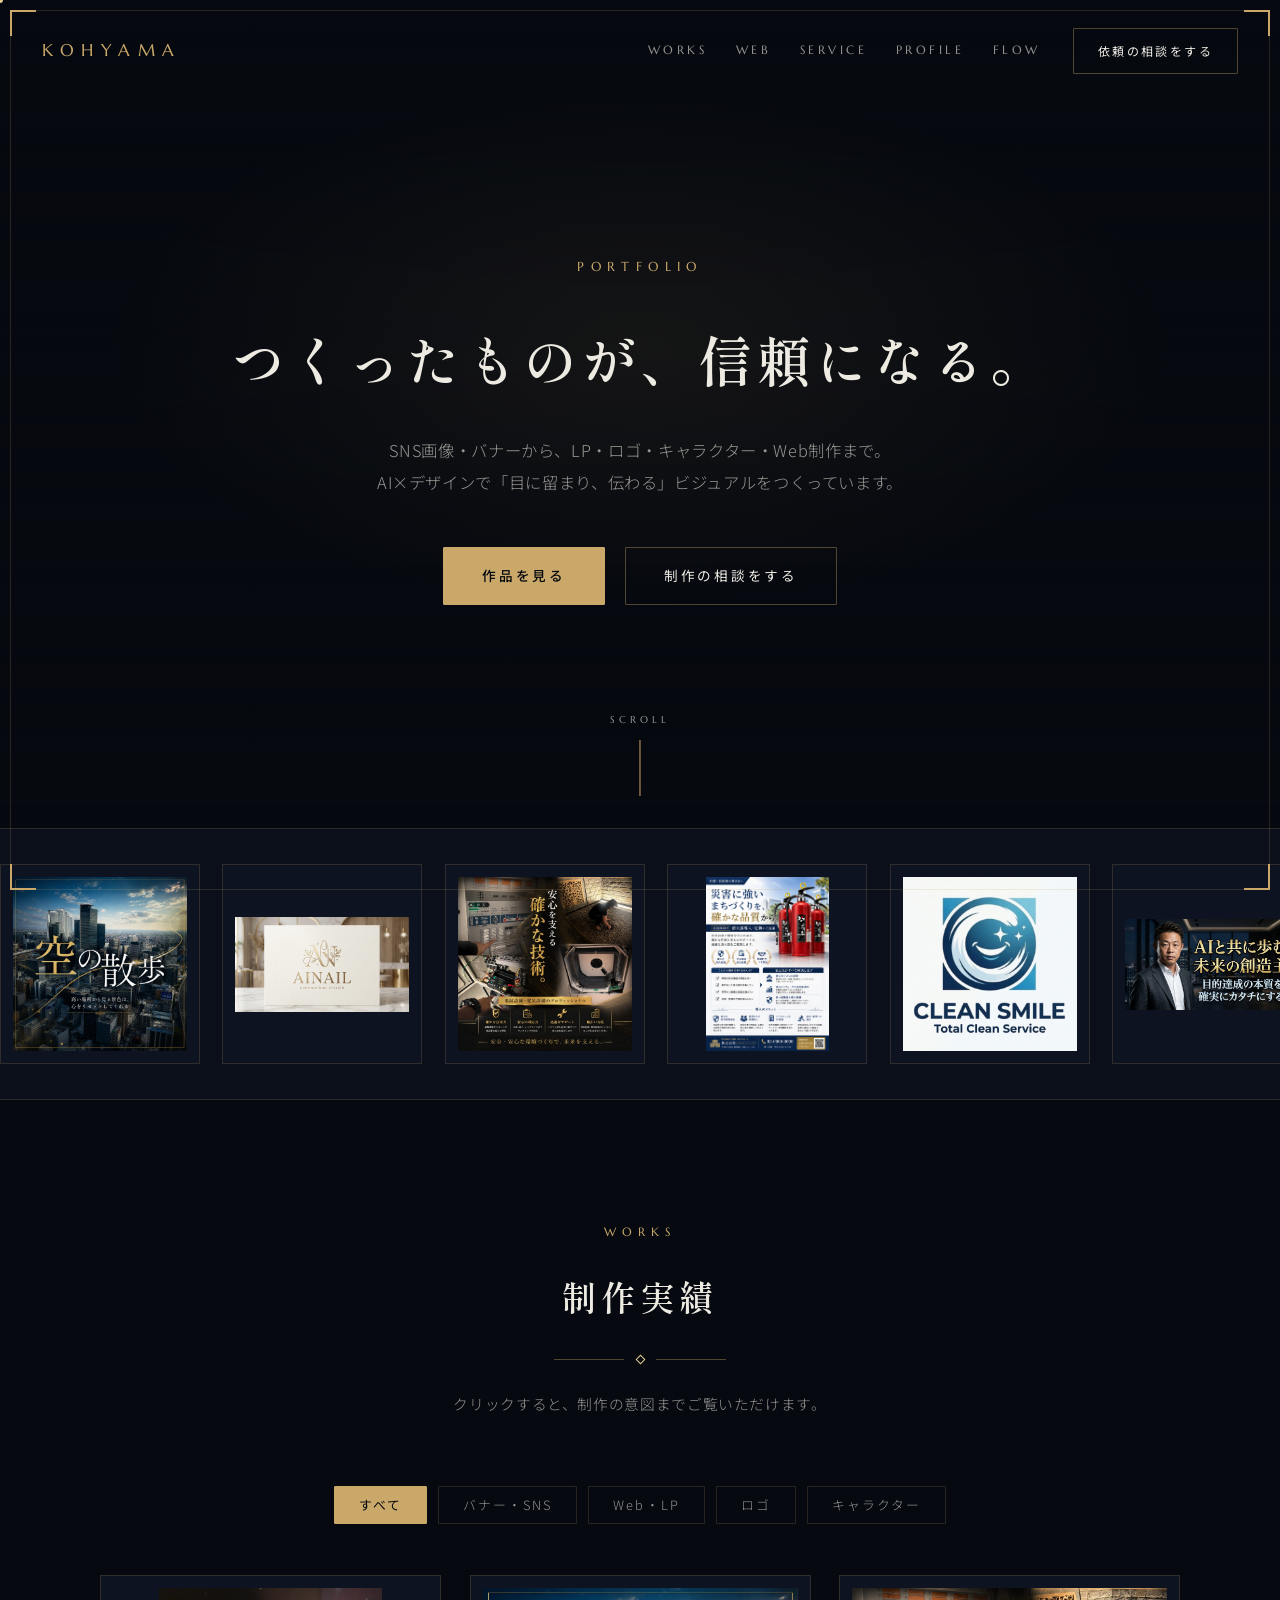
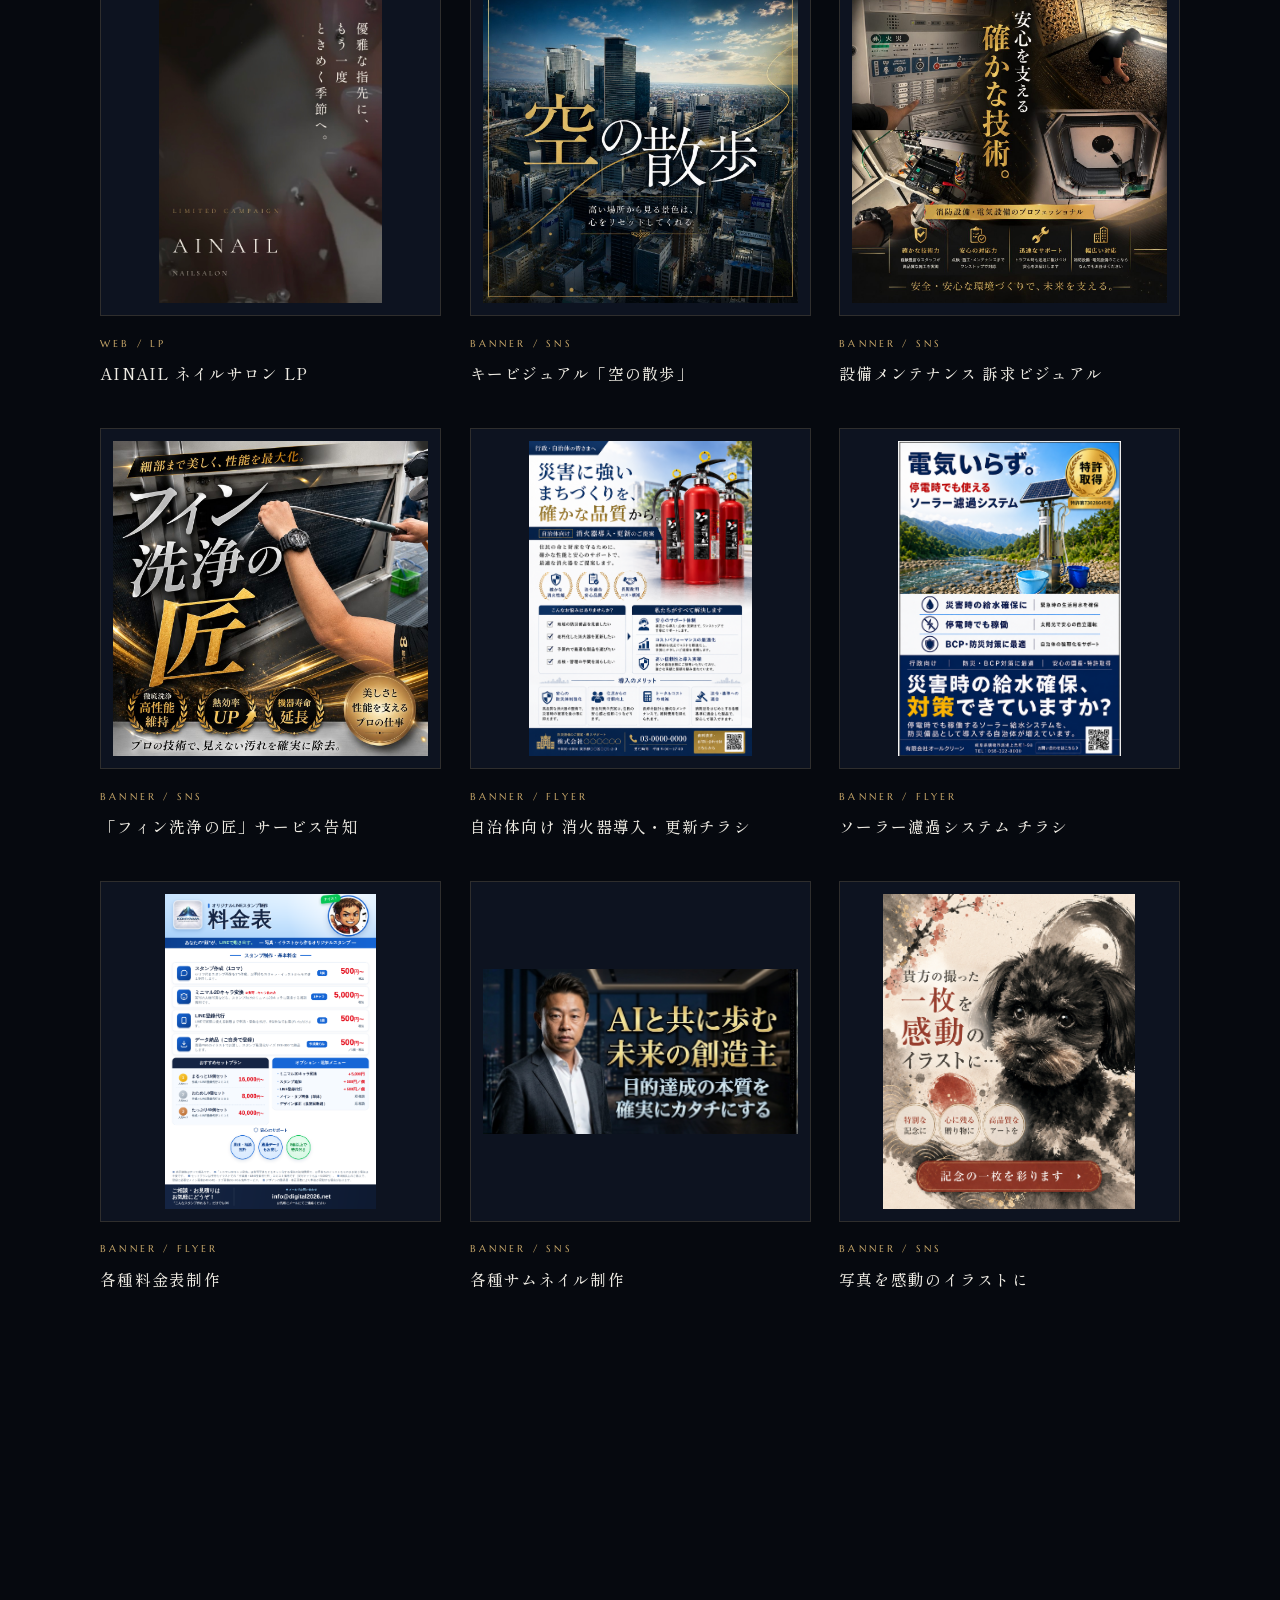
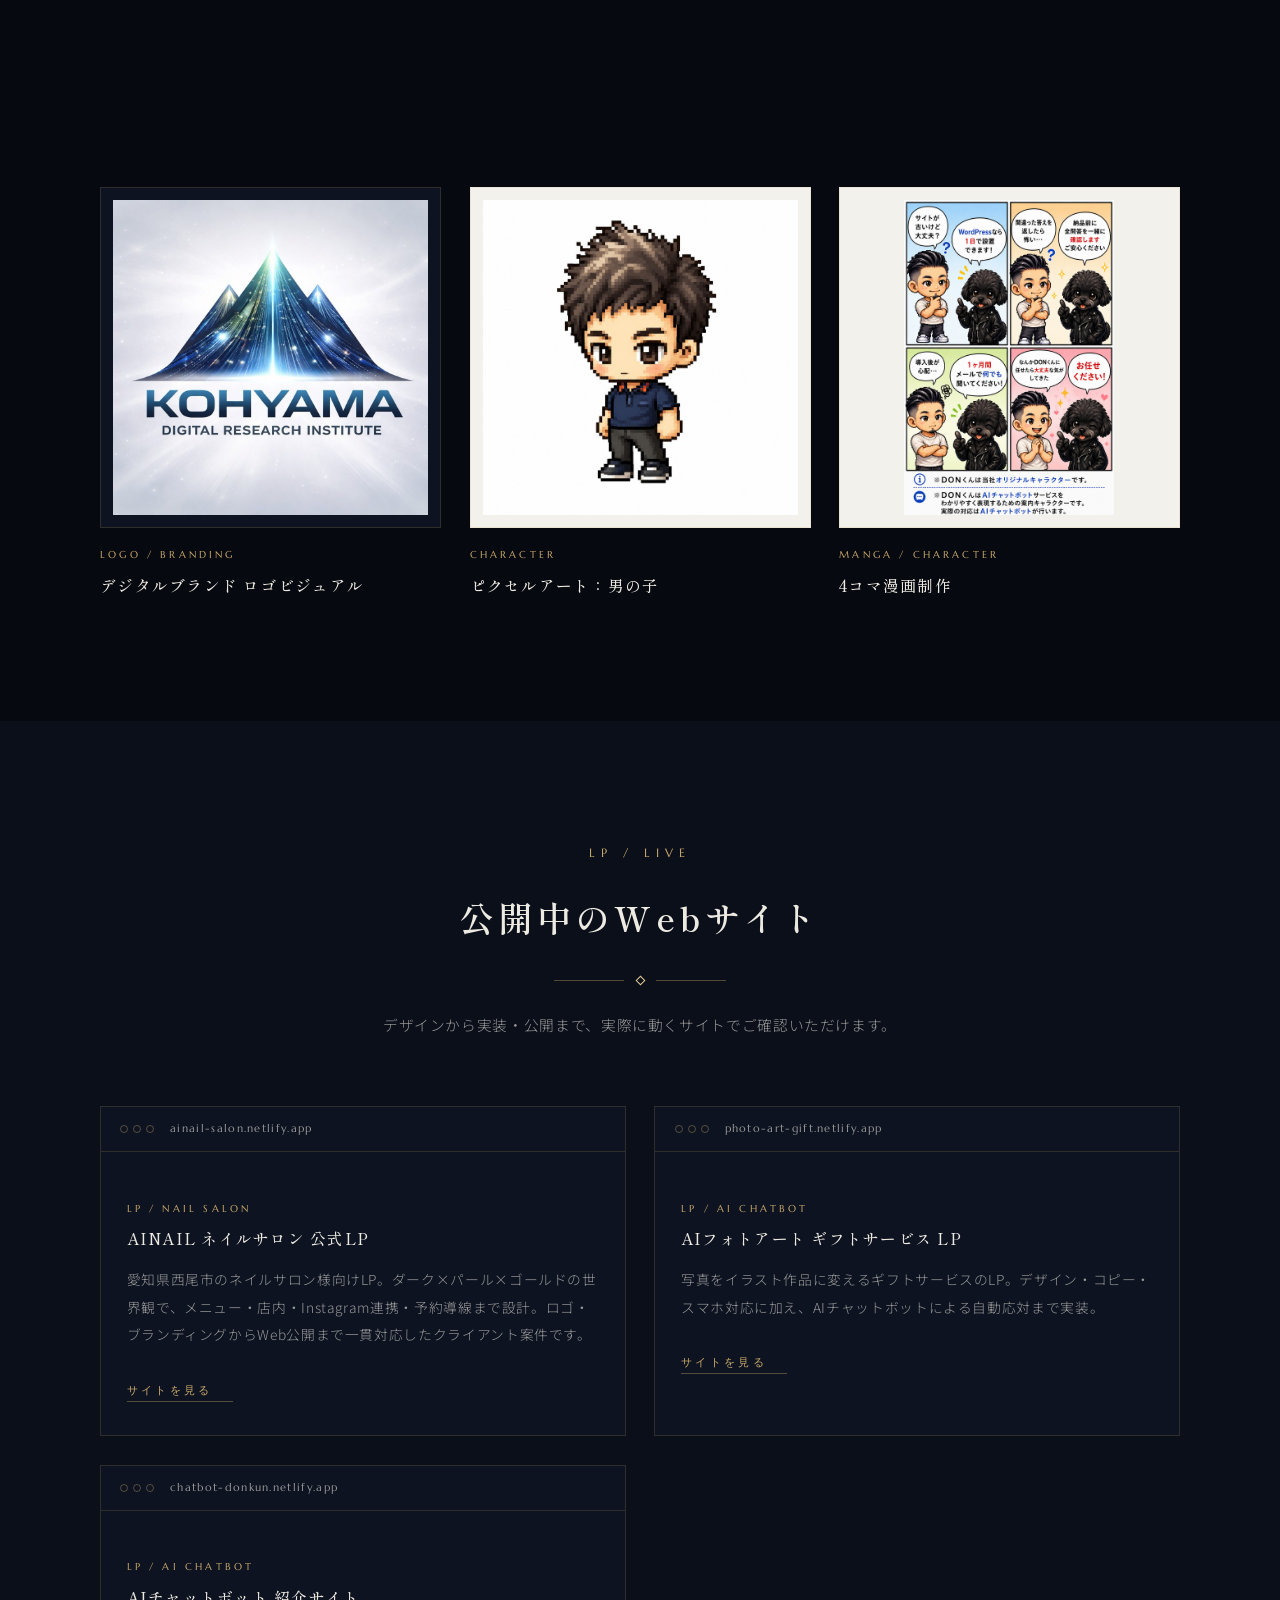
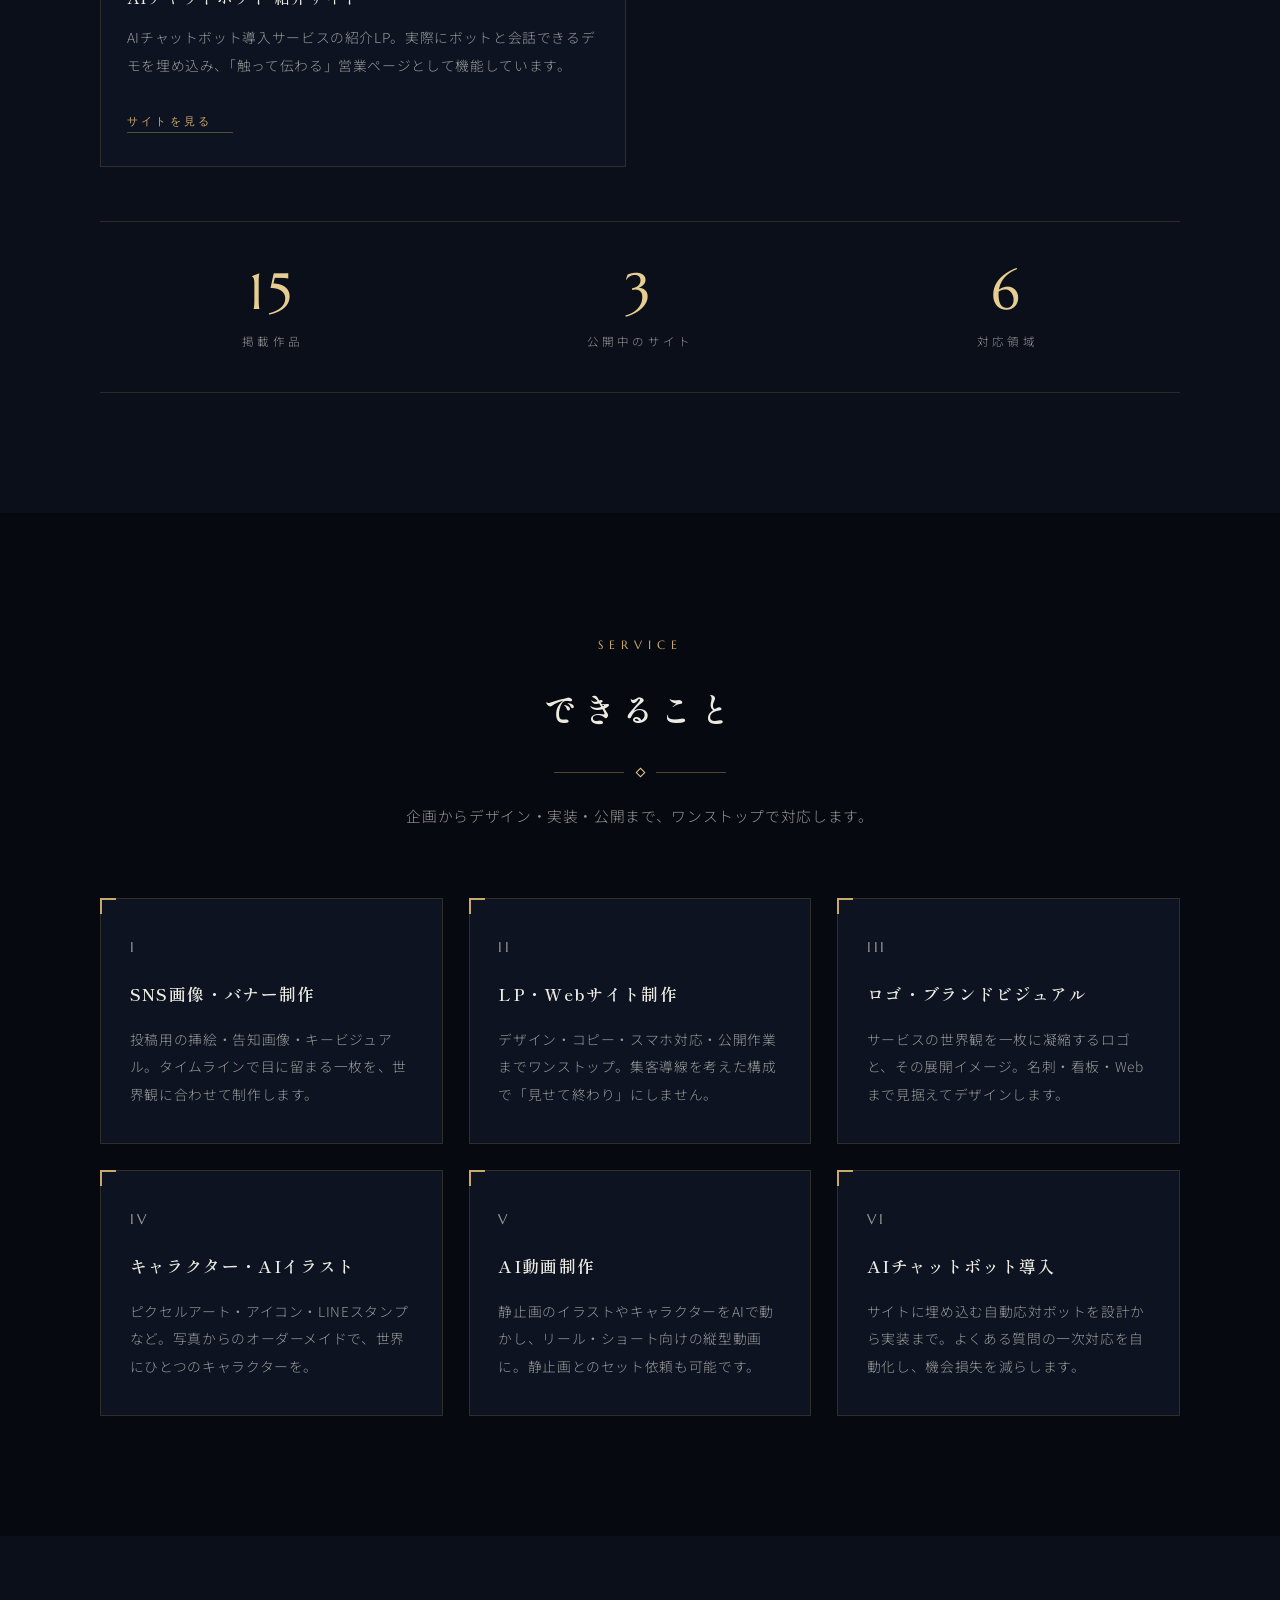
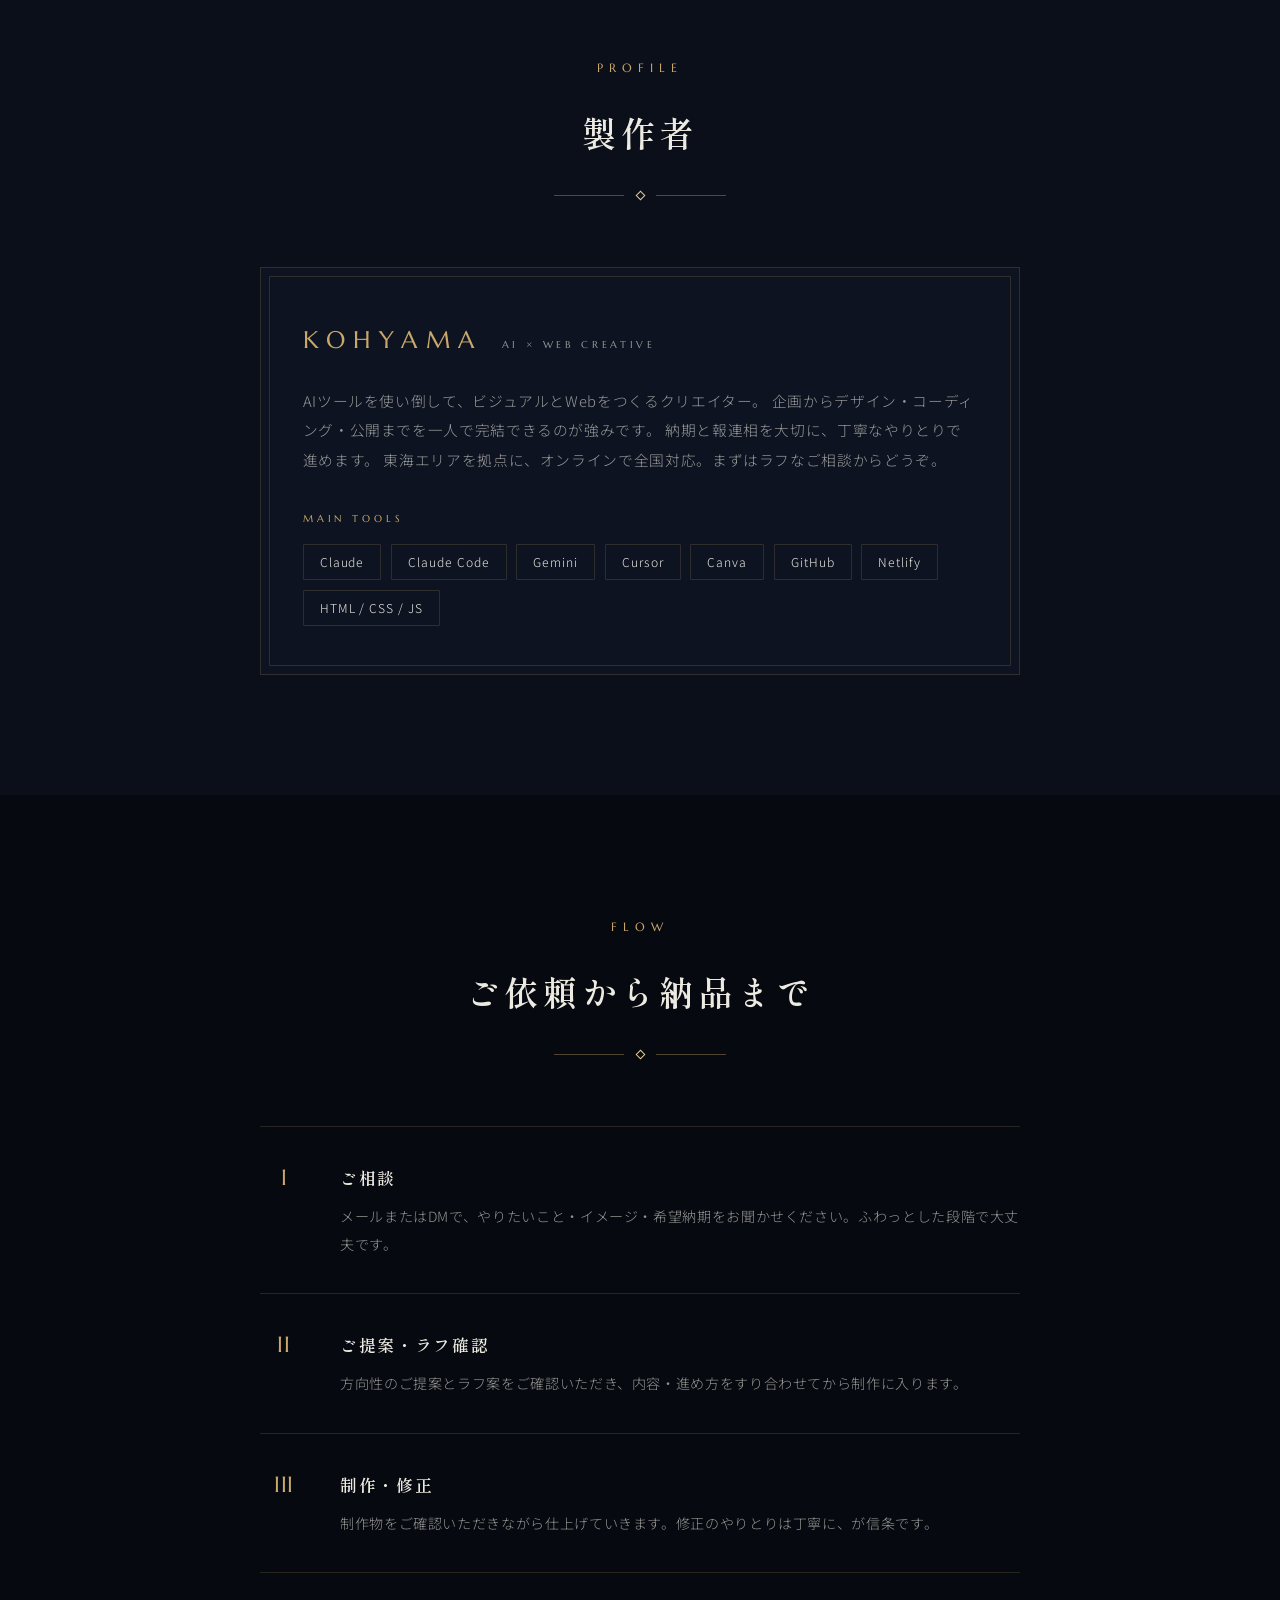
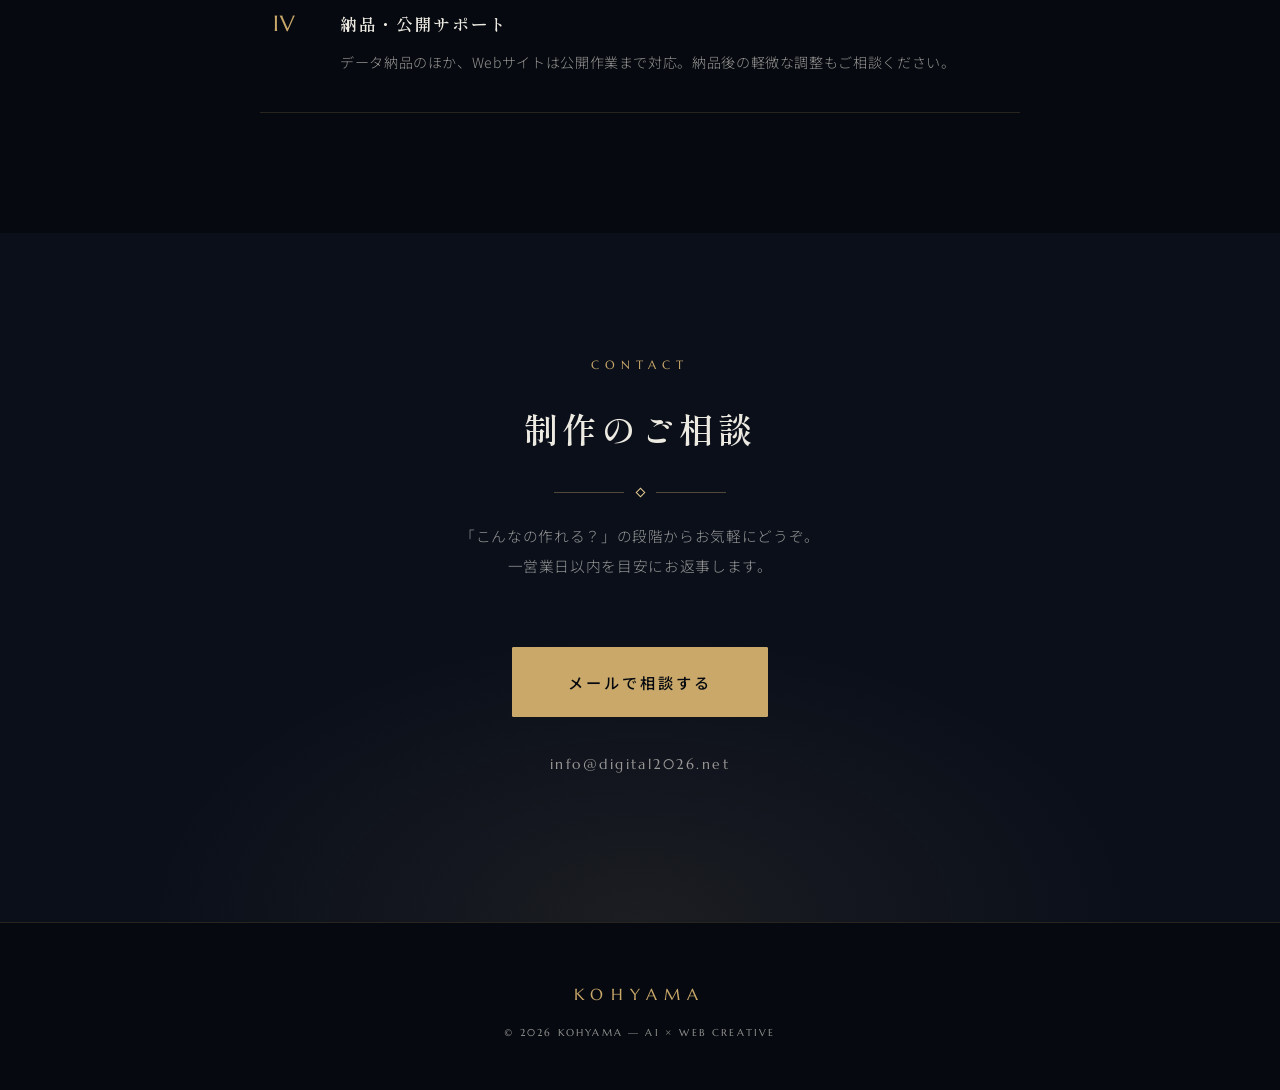
==== portfolio-flagship/index.html @ 85c9fe87 "feat: ポートフォリオLP flagship版を追加（kohyama-portfolio.netlify.app 本番ソース） - flagship-homepage-designスキルで既存LP" ====
<!DOCTYPE html>
<html lang="ja">
<head>
<meta charset="UTF-8">
<meta name="viewport" content="width=device-width, initial-scale=1.0">
<title>KOHYAMA | AI × WEB CREATIVE PORTFOLIO</title>
<meta name="description" content="SNS画像・バナー・LP・ロゴ・キャラクター・Web制作まで。AI×デザインで「目に留まり、伝わる」ビジュアルをつくるKOHYAMAの作品集。">
<meta property="og:title" content="KOHYAMA | AI × WEB CREATIVE PORTFOLIO">
<meta property="og:description" content="つくったものが、信頼になる。SNS画像・LP・ロゴ・キャラクター・Web制作の制作実績。">
<meta property="og:type" content="website">
<meta property="og:image" content="images/ogp.png">
<meta name="twitter:card" content="summary_large_image">
<link rel="preconnect" href="https://fonts.googleapis.com">
<link rel="preconnect" href="https://fonts.gstatic.com" crossorigin>
<link href="https://fonts.googleapis.com/css2?family=Marcellus&family=Noto+Sans+JP:wght@300;400;500&family=Shippori+Mincho:wght@500;600;700&display=swap" rel="stylesheet">
<link rel="stylesheet" href="css/style.css">
</head>
<body>

<!-- 背景保証レイヤー（どの環境でも墨紺を維持） -->
<div class="bgfill" aria-hidden="true"></div>
<!-- 額装フレーム -->
<div class="frame" aria-hidden="true">
  <span class="fc fc-tl"></span><span class="fc fc-tr"></span>
  <span class="fc fc-bl"></span><span class="fc fc-br"></span>
</div>
<!-- スクロール進捗（額装上辺が金に染まる） -->
<div class="progress" id="progressBar" aria-hidden="true"></div>
<!-- カスタムカーソル（PC・pointer:fineのみ） -->
<div class="cursor-dot" id="cursorDot" aria-hidden="true"></div>
<div class="cursor-ring" id="cursorRing" aria-hidden="true"><span>VIEW</span></div>
<!-- カーソル追従プレビュー（PCのみ・クリック非干渉） -->
<div class="hover-preview" id="hoverPreview" aria-hidden="true"><img src="" alt=""></div>

<!-- ヘッダー -->
<header class="site-header" id="siteHeader">
  <a class="brand" href="#top">KOHYAMA</a>
  <nav class="gnav" id="gnav" aria-label="メインナビゲーション">
    <a href="#works">WORKS</a>
    <a href="#sites">WEB</a>
    <a href="#service">SERVICE</a>
    <a href="#profile">PROFILE</a>
    <a href="#flow">FLOW</a>
  </nav>
  <a class="btn btn-header" href="#contact">依頼の相談をする</a>
  <button class="nav-toggle" id="navToggle" aria-label="メニューを開く" aria-expanded="false">
    <span></span><span></span>
  </button>
</header>

<main id="top">

  <!-- ============ HERO ============ -->
  <section class="hero" aria-labelledby="hero-heading">
    <div class="sparkles" aria-hidden="true">
      <i></i><i></i><i></i><i></i><i></i><i></i><i></i><i></i><i></i>
    </div>
    <div class="hero-inner">
      <p class="eyebrow js-fadeup">PORTFOLIO</p>
      <h1 id="hero-heading" class="hero-title js-fadeup">
        <span class="nb">つくったものが、信頼になる。</span>
      </h1>
      <p class="hero-lead js-fadeup">
        <span class="nb">SNS画像・バナーから、LP・ロゴ・</span><span class="nb">キャラクター・Web制作まで。</span><br>
        <span class="nb">AI×デザインで「目に留まり、伝わる」</span><span class="nb">ビジュアルをつくっています。</span>
      </p>
      <div class="hero-cta js-fadeup">
        <a class="btn btn-gold magnet" href="#works">作品を見る</a>
        <a class="btn magnet" href="#contact">制作の相談をする</a>
      </div>
    </div>
    <div class="scroll-cue" aria-hidden="true"><span class="cue-label">SCROLL</span><span class="cue-line"></span></div>
  </section>

  <!-- ============ SHOWCASE REEL（シグネチャー） ============ -->
  <section class="reel" aria-label="作品プレビュー">
    <div class="reel-track" id="reelTrack">
      <!-- JSで複製してループさせる -->
      <figure><img src="images/work-banner-sora.jpg" alt="都市の空撮とタイポグラフィのキービジュアル「空の散歩」" loading="lazy"></figure>
      <figure><img src="images/work-logo-ainail.jpg" alt="ネイルサロンの金箔押し風ロゴデザイン" loading="lazy"></figure>
      <figure><img src="images/work-banner-facility.jpg" alt="設備メンテナンスの黒×金プロモーションバナー" loading="lazy"></figure>
      <figure><img src="images/work-banner-government-extinguisher.png" alt="自治体向け消火器導入・更新のご提案チラシ" loading="lazy"></figure>
      <figure><img src="images/work-logo-cleansmile.png" alt="CLEAN SMILE ロゴデザイン" loading="lazy"></figure>
      <figure><img src="images/work-banner-ai-future.png" alt="各種サムネイル制作" loading="lazy"></figure>
      <figure><img src="images/work-logo-kdi.jpg" alt="光とデータの山脈をモチーフにしたロゴビジュアル" loading="lazy"></figure>
      <figure><img src="images/work-banner-fin.jpg" alt="フィン洗浄の匠 サービス訴求バナー" loading="lazy"></figure>
      <figure><img src="images/work-banner-line-stamp.png" alt="各種料金表制作" loading="lazy"></figure>
      <figure><img src="images/work-banner-photo-art.png" alt="写真を感動のイラストに 和風バナー" loading="lazy"></figure>
      <figure><img src="images/work-banner-solar-filter.png" alt="ソーラー濾過システム チラシ" loading="lazy"></figure>
      <figure><img src="images/work-sns-don.jpg" alt="X向けの情報告知バナー" loading="lazy"></figure>
      <figure><img src="images/work-pixel-boy.jpg" alt="男の子のピクセルアートキャラクター" loading="lazy"></figure>
    </div>
  </section>

  <!-- ============ WORKS ============ -->
  <section id="works" class="section">
    <div class="container">
      <div class="sec-head js-reveal">
        <p class="en-label">WORKS</p>
        <h2 class="ja-title">制作実績</h2>
        <div class="kazari" aria-hidden="true"><span class="k-line"></span><span class="k-dia"></span><span class="k-line"></span></div>
        <p class="sec-lead"><span class="nb">クリックすると、制作の意図まで</span><span class="nb">ご覧いただけます。</span></p>
      </div>

      <div class="filter js-reveal" role="tablist" aria-label="作品カテゴリ">
        <button class="f-btn is-active" data-filter="all">すべて</button>
        <button class="f-btn" data-filter="banner">バナー・SNS</button>
        <button class="f-btn" data-filter="web">Web・LP</button>
        <button class="f-btn" data-filter="logo">ロゴ</button>
        <button class="f-btn" data-filter="character">キャラクター</button>
      </div>

      <div class="works-grid" id="worksGrid">

        <article class="work js-reveal" data-cat="web"
          data-title="AINAIL ネイルサロン LP"
          data-desc="愛知県西尾市のネイルサロン様向け公式LP。ダーク×パール×ゴールドの世界観で、コンセプト・メニュー・店内・Instagram連携・予約導線まで設計。ロゴ制作からWeb公開まで一貫対応したクライアント案件です。"
          data-url="https://ainail-salon.netlify.app/">
          <div class="work-mat"><img src="images/work-web-ainail.jpg" alt="AINAIL ネイルサロン LP" loading="lazy"></div>
          <p class="work-cat">WEB / LP</p>
          <h3 class="work-title">AINAIL ネイルサロン LP</h3>
        </article>

        <article class="work js-reveal" data-cat="banner"
          data-title="キービジュアル「空の散歩」"
          data-desc="都市の空撮写真に明朝タイポと金の曲線を重ねた、SNS向けキービジュアル。雑誌の表紙のような余韻を残す構図で、タイムラインで指が止まる一枚に仕上げました。">
          <div class="work-mat"><img src="images/work-banner-sora.jpg" alt="キービジュアル 空の散歩" loading="lazy"></div>
          <p class="work-cat">BANNER / SNS</p>
          <h3 class="work-title">キービジュアル「空の散歩」</h3>
        </article>

        <article class="work js-reveal" data-cat="banner"
          data-title="設備メンテナンス 訴求ビジュアル"
          data-desc="実際の現場写真を活かした黒×金のプロモーションバナー。「安心を支える確かな技術」を軸に、強み4項目をアイコンで整理。信頼感と高級感を両立させた法人向けデザインです。">
          <div class="work-mat"><img src="images/work-banner-facility.jpg" alt="設備メンテナンス訴求ビジュアル" loading="lazy"></div>
          <p class="work-cat">BANNER / SNS</p>
          <h3 class="work-title">設備メンテナンス 訴求ビジュアル</h3>
        </article>

        <article class="work js-reveal" data-cat="banner"
          data-title="「フィン洗浄の匠」サービス告知"
          data-desc="空調フィン洗浄の技術力を伝える一枚。銀×金の箔文字と現場写真の組み合わせで「職人の仕事」を演出。メダル型バッジで効果を3点に絞って訴求しています。">
          <div class="work-mat"><img src="images/work-banner-fin.jpg" alt="フィン洗浄の匠 サービス告知バナー" loading="lazy"></div>
          <p class="work-cat">BANNER / SNS</p>
          <h3 class="work-title">「フィン洗浄の匠」サービス告知</h3>
        </article>

        <article class="work js-reveal" data-cat="banner"
          data-title="自治体向け 消火器導入・更新チラシ"
          data-desc="行政・自治体向けの消火器導入・更新提案チラシ。紺×金の信頼感ある配色で、お悩み→解決→導入メリットまで情報設計。B2G向けに「読みやすさ」と「権威性」を両立させた法人向けデザインです。">
          <div class="work-mat"><img src="images/work-banner-government-extinguisher.png" alt="自治体向け消火器導入・更新チラシ" loading="lazy"></div>
          <p class="work-cat">BANNER / FLYER</p>
          <h3 class="work-title">自治体向け 消火器導入・更新チラシ</h3>
        </article>

        <article class="work js-reveal" data-cat="banner"
          data-title="ソーラー濾過システム チラシ"
          data-desc="停電時でも使えるソーラー濾過システムの訴求チラシ。製品写真と特許取得バッジで信頼性を強調し、災害時の給水確保・BCP対策という行政・法人向けニーズに訴求。問い合わせ導線まで設計した一枚です。">
          <div class="work-mat"><img src="images/work-banner-solar-filter.png" alt="ソーラー濾過システム チラシ" loading="lazy"></div>
          <p class="work-cat">BANNER / FLYER</p>
          <h3 class="work-title">ソーラー濾過システム チラシ</h3>
        </article>

        <article class="work js-reveal" data-cat="banner"
          data-title="各種料金表制作"
          data-desc="LINEスタンプ・各種サービス向けの料金表・案内チラシ制作。基本料金・セットプラン・オプションを整理し、初めての方でも選びやすい情報設計に。ブランドカラーで統一し、問い合わせにつながる資料として仕上げています。">
          <div class="work-mat"><img src="images/work-banner-line-stamp.png" alt="各種料金表制作" loading="lazy"></div>
          <p class="work-cat">BANNER / FLYER</p>
          <h3 class="work-title">各種料金表制作</h3>
        </article>

        <article class="work js-reveal" data-cat="banner"
          data-title="各種サムネイル制作"
          data-desc="YouTube・SNS・ビジネス向けなど、用途に合わせたサムネイル・キービジュアル制作。人物写真と金箔風タイポを組み合わせ、クリックしたくなる構図とメッセージ性を両立させた一枚です。">
          <div class="work-mat"><img src="images/work-banner-ai-future.png" alt="各種サムネイル制作" loading="lazy"></div>
          <p class="work-cat">BANNER / SNS</p>
          <h3 class="work-title">各種サムネイル制作</h3>
        </article>

        <article class="work js-reveal" data-cat="banner"
          data-title="写真を感動のイラストに 和風バナー"
          data-desc="写真からイラスト作品を制作するサービスの訴求バナー。和風の背景・桜・金箔・墨の要素と、リアルな犬のイラストを組み合わせ、「一枚の写真を特別な記念品に」という世界観を表現しています。">
          <div class="work-mat"><img src="images/work-banner-photo-art.png" alt="写真を感動のイラストに 和風バナー" loading="lazy"></div>
          <p class="work-cat">BANNER / SNS</p>
          <h3 class="work-title">写真を感動のイラストに</h3>
        </article>

        <article class="work js-reveal" data-cat="banner"
          data-title="X向け 告知バナー（情報設計型）"
          data-desc="キャンペーン告知用の情報量特盛タイプ。期間・対象・内容・保存訴求までを1枚に構成し、視線誘導と色のメリハリで「読める密度」に整理。エンゲージメント獲得を狙った設計です。">
          <div class="work-mat"><img src="images/work-sns-don.jpg" alt="X向け告知バナー" loading="lazy"></div>
          <p class="work-cat">BANNER / SNS</p>
          <h3 class="work-title">X向け 告知バナー（情報設計型）</h3>
        </article>

        <article class="work js-reveal" data-cat="logo"
          data-title="ネイルサロン ロゴデザイン"
          data-desc="サロンの世界観に合わせたセリフ体×植物モチーフのロゴ。金の箔押し風モックアップまで制作し、名刺・看板・Webへの展開イメージを共有。ブランドの「顔」づくりの実例です。">
          <div class="work-mat"><img src="images/work-logo-ainail.jpg" alt="ネイルサロンのロゴデザイン" loading="lazy"></div>
          <p class="work-cat">LOGO / BRANDING</p>
          <h3 class="work-title">ネイルサロン ロゴデザイン</h3>
        </article>

        <article class="work js-reveal" data-cat="logo"
          data-title="CLEAN SMILE ロゴデザイン"
          data-desc="清掃・クリーニングサービス「CLEAN SMILE」のロゴ。水の渦と笑顔を組み合わせたシンボルマークで、清潔感と親しみやすさを両立。名刺・ユニフォーム・Webサイトへの展開を見据えたブランドの顔づくりです。">
          <div class="work-mat work-mat--light"><img src="images/work-logo-cleansmile.png" alt="CLEAN SMILE ロゴデザイン" loading="lazy"></div>
          <p class="work-cat">LOGO / BRANDING</p>
          <h3 class="work-title">CLEAN SMILE ロゴ</h3>
        </article>

        <article class="work js-reveal" data-cat="logo"
          data-title="デジタルブランド ロゴビジュアル"
          data-desc="光とデータの流れを山脈に見立てたロゴビジュアル。「積み上げる知見」と「先端技術」を一枚で象徴させ、Webサイト・資料・SNSアイコンまで展開できる汎用性を持たせました。">
          <div class="work-mat"><img src="images/work-logo-kdi.jpg" alt="デジタルブランドのロゴビジュアル" loading="lazy"></div>
          <p class="work-cat">LOGO / BRANDING</p>
          <h3 class="work-title">デジタルブランド ロゴビジュアル</h3>
        </article>

        <article class="work js-reveal" data-cat="character"
          data-title="ピクセルアート：男の子"
          data-desc="ゲーム風の等身デフォルメで制作した人物キャラクター。ご本人の雰囲気を活かしつつ、アイコン・プロフィール画像・動画素材として使える汎用デザインです。">
          <div class="work-mat work-mat--light"><img src="images/work-pixel-boy.jpg" alt="男の子のピクセルアート" loading="lazy"></div>
          <p class="work-cat">CHARACTER</p>
          <h3 class="work-title">ピクセルアート：男の子</h3>
        </article>

        <article class="work js-reveal" data-cat="character"
          data-title="4コマ漫画制作"
          data-desc="AIチャットボット導入サービスの説明用4コマ漫画。オリジナルキャラクター「DONクン」と相談者の掛け合いで、導入の不安（古いサイト・AIの誤回答・導入後サポート）を解消するストーリー設計。サービス理解と信頼醸成を目的に制作しました。">
          <div class="work-mat work-mat--light"><img src="images/work-manga-donkun.png" alt="AIチャットボット導入サービス説明用4コマ漫画" loading="lazy"></div>
          <p class="work-cat">MANGA / CHARACTER</p>
          <h3 class="work-title">4コマ漫画制作</h3>
        </article>

      </div>
    </div>
  </section>

  <!-- ============ LIVE SITES ============ -->
  <section id="sites" class="section section-alt">
    <div class="container">
      <div class="sec-head js-reveal">
        <p class="en-label">LP / LIVE</p>
        <h2 class="ja-title">公開中のWebサイト</h2>
        <div class="kazari" aria-hidden="true"><span class="k-line"></span><span class="k-dia"></span><span class="k-line"></span></div>
        <p class="sec-lead"><span class="nb">デザインから実装・公開まで、</span><span class="nb">実際に動くサイトでご確認いただけます。</span></p>
      </div>

      <div class="sites-grid">
        <a class="site-card js-reveal" href="https://ainail-salon.netlify.app/" target="_blank" rel="noopener" data-preview="images/work-web-ainail.jpg">
          <div class="browser">
            <span class="b-dots"><i></i><i></i><i></i></span>
            <span class="b-url">ainail-salon.netlify.app</span>
          </div>
          <div class="site-body">
            <p class="work-cat">LP / NAIL SALON</p>
            <h3 class="work-title">AINAIL ネイルサロン 公式LP</h3>
            <p class="site-desc">愛知県西尾市のネイルサロン様向けLP。ダーク×パール×ゴールドの世界観で、メニュー・店内・Instagram連携・予約導線まで設計。ロゴ・ブランディングからWeb公開まで一貫対応したクライアント案件です。</p>
            <span class="site-link">サイトを見る</span>
          </div>
        </a>
        <a class="site-card js-reveal" href="https://photo-art-gift.netlify.app" target="_blank" rel="noopener" data-preview="images/work-banner-photo-art.png">
          <div class="browser">
            <span class="b-dots"><i></i><i></i><i></i></span>
            <span class="b-url">photo-art-gift.netlify.app</span>
          </div>
          <div class="site-body">
            <p class="work-cat">LP / AI CHATBOT</p>
            <h3 class="work-title">AIフォトアート ギフトサービス LP</h3>
            <p class="site-desc">写真をイラスト作品に変えるギフトサービスのLP。デザイン・コピー・スマホ対応に加え、AIチャットボットによる自動応対まで実装。</p>
            <span class="site-link">サイトを見る</span>
          </div>
        </a>
        <a class="site-card js-reveal" href="https://chatbot-donkun.netlify.app" target="_blank" rel="noopener" data-preview="images/work-manga-donkun.png">
          <div class="browser">
            <span class="b-dots"><i></i><i></i><i></i></span>
            <span class="b-url">chatbot-donkun.netlify.app</span>
          </div>
          <div class="site-body">
            <p class="work-cat">LP / AI CHATBOT</p>
            <h3 class="work-title">AIチャットボット 紹介サイト</h3>
            <p class="site-desc">AIチャットボット導入サービスの紹介LP。実際にボットと会話できるデモを埋め込み、「触って伝わる」営業ページとして機能しています。</p>
            <span class="site-link">サイトを見る</span>
          </div>
        </a>
      </div>

      <!-- 実績カウント（ページ掲載内容の実数のみ） -->
      <div class="stats js-reveal" aria-label="実績サマリー">
        <div class="stat"><p class="stat-v"><span class="cnt" data-count="15">0</span></p><p class="stat-l">掲載作品</p></div>
        <div class="stat"><p class="stat-v"><span class="cnt" data-count="3">0</span></p><p class="stat-l">公開中のサイト</p></div>
        <div class="stat"><p class="stat-v"><span class="cnt" data-count="6">0</span></p><p class="stat-l">対応領域</p></div>
      </div>
    </div>
  </section>

  <!-- ============ SERVICE ============ -->
  <section id="service" class="section">
    <div class="container">
      <div class="sec-head js-reveal">
        <p class="en-label">SERVICE</p>
        <h2 class="ja-title">できること</h2>
        <div class="kazari" aria-hidden="true"><span class="k-line"></span><span class="k-dia"></span><span class="k-line"></span></div>
        <p class="sec-lead"><span class="nb">企画からデザイン・実装・公開まで、</span><span class="nb">ワンストップで対応します。</span></p>
      </div>

      <div class="service-grid">
        <div class="sv-card js-reveal">
          <p class="sv-num">I</p>
          <h3>SNS画像・バナー制作</h3>
          <p>投稿用の挿絵・告知画像・キービジュアル。タイムラインで目に留まる一枚を、世界観に合わせて制作します。</p>
        </div>
        <div class="sv-card js-reveal">
          <p class="sv-num">II</p>
          <h3>LP・Webサイト制作</h3>
          <p>デザイン・コピー・スマホ対応・公開作業までワンストップ。集客導線を考えた構成で「見せて終わり」にしません。</p>
        </div>
        <div class="sv-card js-reveal">
          <p class="sv-num">III</p>
          <h3>ロゴ・ブランドビジュアル</h3>
          <p>サービスの世界観を一枚に凝縮するロゴと、その展開イメージ。名刺・看板・Webまで見据えてデザインします。</p>
        </div>
        <div class="sv-card js-reveal">
          <p class="sv-num">IV</p>
          <h3>キャラクター・AIイラスト</h3>
          <p>ピクセルアート・アイコン・LINEスタンプなど。写真からのオーダーメイドで、世界にひとつのキャラクターを。</p>
        </div>
        <div class="sv-card js-reveal">
          <p class="sv-num">V</p>
          <h3>AI動画制作</h3>
          <p>静止画のイラストやキャラクターをAIで動かし、リール・ショート向けの縦型動画に。静止画とのセット依頼も可能です。</p>
        </div>
        <div class="sv-card js-reveal">
          <p class="sv-num">VI</p>
          <h3>AIチャットボット導入</h3>
          <p>サイトに埋め込む自動応対ボットを設計から実装まで。よくある質問の一次対応を自動化し、機会損失を減らします。</p>
        </div>
      </div>
    </div>
  </section>

  <!-- ============ PROFILE ============ -->
  <section id="profile" class="section section-alt">
    <div class="container container-narrow">
      <div class="sec-head js-reveal">
        <p class="en-label">PROFILE</p>
        <h2 class="ja-title">製作者</h2>
        <div class="kazari" aria-hidden="true"><span class="k-line"></span><span class="k-dia"></span><span class="k-line"></span></div>
      </div>
      <div class="profile-box js-reveal">
        <p class="profile-name">KOHYAMA<span class="profile-role">AI × WEB CREATIVE</span></p>
        <p class="profile-text">
          AIツールを使い倒して、ビジュアルとWebをつくるクリエイター。
          企画からデザイン・コーディング・公開までを一人で完結できるのが強みです。
          納期と報連相を大切に、丁寧なやりとりで進めます。
          東海エリアを拠点に、オンラインで全国対応。まずはラフなご相談からどうぞ。
        </p>
        <div class="tools js-reveal">
          <p class="tools-label">MAIN TOOLS</p>
          <ul class="tools-list">
            <li>Claude</li><li>Claude Code</li><li>Gemini</li><li>Cursor</li>
            <li>Canva</li><li>GitHub</li><li>Netlify</li><li>HTML / CSS / JS</li>
          </ul>
        </div>
      </div>
    </div>
  </section>

  <!-- ============ FLOW ============ -->
  <section id="flow" class="section">
    <div class="container container-narrow">
      <div class="sec-head js-reveal">
        <p class="en-label">FLOW</p>
        <h2 class="ja-title">ご依頼から納品まで</h2>
        <div class="kazari" aria-hidden="true"><span class="k-line"></span><span class="k-dia"></span><span class="k-line"></span></div>
      </div>
      <ol class="flow-list">
        <li class="flow-item js-reveal">
          <span class="flow-num">I</span>
          <div><h3>ご相談</h3><p>メールまたはDMで、やりたいこと・イメージ・希望納期をお聞かせください。ふわっとした段階で大丈夫です。</p></div>
        </li>
        <li class="flow-item js-reveal">
          <span class="flow-num">II</span>
          <div><h3>ご提案・ラフ確認</h3><p>方向性のご提案とラフ案をご確認いただき、内容・進め方をすり合わせてから制作に入ります。</p></div>
        </li>
        <li class="flow-item js-reveal">
          <span class="flow-num">III</span>
          <div><h3>制作・修正</h3><p>制作物をご確認いただきながら仕上げていきます。修正のやりとりは丁寧に、が信条です。</p></div>
        </li>
        <li class="flow-item js-reveal">
          <span class="flow-num">IV</span>
          <div><h3>納品・公開サポート</h3><p>データ納品のほか、Webサイトは公開作業まで対応。納品後の軽微な調整もご相談ください。</p></div>
        </li>
      </ol>
    </div>
  </section>

  <!-- ============ CONTACT ============ -->
  <section id="contact" class="section section-contact">
    <div class="container container-narrow">
      <div class="sec-head js-reveal">
        <p class="en-label">CONTACT</p>
        <h2 class="ja-title">制作のご相談</h2>
        <div class="kazari" aria-hidden="true"><span class="k-line"></span><span class="k-dia"></span><span class="k-line"></span></div>
        <p class="sec-lead">
          <span class="nb">「こんなの作れる？」の段階から</span><span class="nb">お気軽にどうぞ。</span><br>
          <span class="nb">一営業日以内を目安に</span><span class="nb">お返事します。</span>
        </p>
      </div>
      <div class="contact-actions js-reveal">
        <a class="btn btn-gold btn-large magnet" href="mailto:info@digital2026.net?subject=%E5%88%B6%E4%BD%9C%E3%81%AE%E3%81%94%E7%9B%B8%E8%AB%87&body=%E3%81%94%E7%9B%B8%E8%AB%87%E5%86%85%E5%AE%B9%EF%BC%9A%0A%0A%E3%81%94%E5%B8%8C%E6%9C%9B%E7%B4%8D%E6%9C%9F%EF%BC%9A%0A%0A%E5%8F%82%E8%80%83%E3%82%A4%E3%83%A1%E3%83%BC%E3%82%B8%EF%BC%88%E3%81%82%E3%82%8C%E3%81%B0%EF%BC%89%EF%BC%9A">メールで相談する</a>
        <p class="contact-mail">info@digital2026.net</p>
      </div>
    </div>
  </section>

</main>

<footer class="site-footer">
  <p class="footer-brand">KOHYAMA</p>
  <p class="footer-copy">&copy; 2026 KOHYAMA — AI &times; WEB CREATIVE</p>
</footer>

<!-- ============ LIGHTBOX ============ -->
<div class="lightbox" id="lightbox" aria-hidden="true" role="dialog" aria-modal="true" aria-label="作品の詳細">
  <div class="lb-backdrop" data-lb-close></div>
  <div class="lb-panel">
    <button class="lb-close" data-lb-close aria-label="閉じる">&times;</button>
    <div class="lb-media" id="lbMedia"></div>
    <div class="lb-info">
      <p class="work-cat" id="lbCat"></p>
      <h3 class="lb-title" id="lbTitle"></h3>
      <p class="lb-desc" id="lbDesc"></p>
      <a class="lb-link" id="lbLink" target="_blank" rel="noopener" hidden>公開サイトを見る</a>
    </div>
  </div>
</div>

<script src="js/main.js"></script>
</body>
</html>
---- portfolio-flagship/css/style.css ----
/* =========================================================
   KOHYAMA PORTFOLIO — 墨紺 × シャンパンゴールド
   ========================================================= */
:root{
  --ink:#06090f;
  --ink2:#0a0f1a;
  --panel:#0d1320;
  --gold:#c9a86a;
  --gold-hi:#e6cd92;
  --line:rgba(201,168,106,.38);
  --line-soft:rgba(201,168,106,.18);
  --text:#edeae2;
  --muted:rgba(237,234,226,.62);
  --serif:"Shippori Mincho",serif;
  --en:"Marcellus",serif;
  --sans:"Noto Sans JP",sans-serif;
}

*{margin:0;padding:0;box-sizing:border-box}
html{scroll-behavior:smooth}
body{
  font-family:var(--sans);
  font-weight:300;
  color:var(--text);
  background:var(--ink);
  line-height:2;
  letter-spacing:.04em;
  -webkit-font-smoothing:antialiased;
}
img{max-width:100%;display:block}
a{color:inherit;text-decoration:none}
.nb{display:inline-block}

/* 背景保証レイヤー */
.bgfill{position:fixed;inset:0;background:var(--ink);z-index:-10}

/* ===== 額装フレーム ===== */
.frame{position:fixed;inset:10px;border:1px solid var(--line-soft);pointer-events:none;z-index:60}
.fc{position:absolute;width:26px;height:26px}
.fc::before,.fc::after{content:"";position:absolute;background:var(--gold)}
.fc::before{width:100%;height:2px}
.fc::after{width:2px;height:100%}
.fc-tl{top:-1px;left:-1px}
.fc-tr{top:-1px;right:-1px}.fc-tr::before{right:0}.fc-tr::after{right:0}
.fc-bl{bottom:-1px;left:-1px}.fc-bl::before{bottom:0}.fc-bl::after{bottom:0}
.fc-br{bottom:-1px;right:-1px}.fc-br::before{bottom:0;right:0}.fc-br::after{bottom:0;right:0}

/* ===== ヘッダー ===== */
.site-header{
  position:fixed;top:10px;left:10px;right:10px;z-index:50;
  display:flex;align-items:center;gap:2rem;
  padding:1.1rem 2rem;
  transition:background .5s ease,padding .5s ease,border-color .5s ease;
  border-bottom:1px solid transparent;
}
.site-header.is-scrolled{
  background:rgba(6,9,15,.9);
  backdrop-filter:blur(8px);
  border-bottom-color:var(--line-soft);
  padding:.75rem 2rem;
}
.brand{font-family:var(--en);font-size:1.05rem;letter-spacing:.45em;color:var(--gold)}
.gnav{display:flex;gap:1.8rem;margin-left:auto}
.gnav a{
  font-family:var(--en);font-size:.72rem;letter-spacing:.3em;color:var(--muted);
  position:relative;padding:.2rem 0;transition:color .4s;
}
.gnav a::after{
  content:"";position:absolute;left:0;bottom:0;width:0;height:1px;
  background:var(--gold);transition:width .5s cubic-bezier(.22,.6,.2,1);
}
.gnav a:hover{color:var(--gold-hi)}
.gnav a:hover::after{width:100%}
.nav-toggle{display:none}

/* ===== ボタン ===== */
.btn{
  display:inline-block;position:relative;overflow:hidden;
  font-family:var(--sans);font-weight:400;font-size:.85rem;
  letter-spacing:.2em;color:var(--text);
  border:1px solid var(--line);border-radius:1px;
  padding:.9rem 2.4rem;text-align:center;
  transition:color .6s,background-color .6s,border-color .6s;
}
.btn::before{
  content:"";position:absolute;top:0;left:-140%;width:60%;height:100%;
  background:linear-gradient(105deg,transparent,rgba(230,205,146,.25),transparent);
  transform:skewX(-18deg);transition:left .9s ease;
}
.btn:hover::before{left:175%}
.btn:hover{border-color:var(--gold);color:var(--gold-hi)}
.btn-gold{background:var(--gold);border-color:var(--gold);color:var(--ink);font-weight:500}
.btn-gold:hover{background:var(--gold-hi);color:var(--ink)}
.btn-header{padding:.65rem 1.5rem;font-size:.75rem;white-space:nowrap}
.btn-large{padding:1.15rem 3.4rem;font-size:.95rem}

/* ===== HERO ===== */
.hero{
  position:relative;min-height:92vh;overflow:hidden;
  display:flex;align-items:center;justify-content:center;
  text-align:center;padding:8rem 1.5rem 6rem;
}
.hero::after{
  content:"";position:absolute;inset:0;
  background:
    radial-gradient(ellipse 60% 45% at 50% 42%,rgba(201,168,106,.08),transparent 70%),
    linear-gradient(180deg,rgba(6,9,15,.4),rgba(6,9,15,0) 40%,rgba(6,9,15,.7));
  pointer-events:none;
}
.hero-inner{
  position:relative;z-index:2;
  max-width:min(96vw,1040px);
}
.eyebrow{
  font-family:var(--en);font-size:.8rem;color:var(--gold);
  letter-spacing:.5em;margin-bottom:2.2rem;
}
.hero-title{
  font-family:var(--serif);font-weight:600;
  white-space:nowrap;
  font-size:clamp(.95rem,4.2vw,3.9rem);
  letter-spacing:clamp(.02em,.08em,.12em);
  line-height:1.6;
  margin-bottom:2rem;
}
.hero-title .nb{display:inline}
.hero-lead{color:var(--muted);font-size:clamp(.9rem,1.6vw,1.02rem);margin-bottom:3rem}
.hero-cta{display:flex;gap:1.2rem;justify-content:center;flex-wrap:wrap}

/* 金の粒子 */
.sparkles i{
  position:absolute;width:3px;height:3px;border-radius:50%;
  background:var(--gold-hi);
  box-shadow:0 0 8px 2px rgba(230,205,146,.55);
  opacity:0;
  animation:spark 7s ease-in-out infinite;
}
.sparkles i:nth-child(1){left:12%;top:30%;animation-delay:0s}
.sparkles i:nth-child(2){left:22%;top:64%;animation-delay:1.1s}
.sparkles i:nth-child(3){left:33%;top:22%;animation-delay:2.3s}
.sparkles i:nth-child(4){left:48%;top:74%;animation-delay:.6s}
.sparkles i:nth-child(5){left:58%;top:18%;animation-delay:3.2s}
.sparkles i:nth-child(6){left:70%;top:58%;animation-delay:1.8s}
.sparkles i:nth-child(7){left:80%;top:32%;animation-delay:4.1s}
.sparkles i:nth-child(8){left:88%;top:70%;animation-delay:2.8s}
.sparkles i:nth-child(9){left:40%;top:46%;animation-delay:5s}
@keyframes spark{
  0%,100%{opacity:0;transform:translateY(0)}
  40%{opacity:.9}
  60%{opacity:.5}
  80%{opacity:0;transform:translateY(-18px)}
}

/* SCROLL誘導 */
.scroll-cue{
  position:absolute;bottom:2rem;left:50%;transform:translateX(-50%);
  display:flex;flex-direction:column;align-items:center;gap:.6rem;z-index:2;
}
.cue-label{font-family:var(--en);font-size:.6rem;letter-spacing:.4em;color:var(--muted)}
.cue-line{width:1px;height:56px;background:var(--gold);transform-origin:top;animation:cue 2.4s ease-in-out infinite}
@keyframes cue{0%{transform:scaleY(0)}45%{transform:scaleY(1)}100%{transform:scaleY(1);opacity:0}}

/* ===== SHOWCASE REEL（シグネチャー） ===== */
.reel{
  overflow:hidden;padding:2.2rem 0;
  border-top:1px solid var(--line-soft);
  border-bottom:1px solid var(--line-soft);
  background:var(--ink2);
}
.reel-track{display:flex;gap:1.4rem;width:max-content;animation:reel 60s linear infinite}
.reel:hover .reel-track{animation-play-state:paused}
.reel-track figure{
  width:200px;flex-shrink:0;
  border:1px solid var(--line-soft);padding:12px;background:var(--panel);
  aspect-ratio:1/1;
  display:flex;align-items:center;justify-content:center;
  overflow:hidden;
}
.reel-track img{
  width:100%;height:100%;
  object-fit:contain;object-position:center;
  filter:saturate(.94);
}
@keyframes reel{from{transform:translateX(0)}to{transform:translateX(-50%)}}

/* ===== セクション共通 ===== */
.section{padding:7.5rem 1.5rem}
.section-alt{background:var(--ink2)}
.container{max-width:1080px;margin:0 auto}
.container-narrow{max-width:760px}
.sec-head{text-align:center;margin-bottom:4.2rem}
.en-label{font-family:var(--en);font-size:.75rem;letter-spacing:.5em;color:var(--gold);margin-bottom:1.1rem}
.ja-title{
  font-family:var(--serif);font-weight:600;
  font-size:clamp(1.5rem,3.4vw,2.15rem);letter-spacing:.14em;
}
.kazari{display:flex;align-items:center;justify-content:center;gap:.8rem;margin:1.6rem 0}
.k-line{width:70px;height:1px;background:var(--line)}
.k-dia{width:7px;height:7px;border:1px solid var(--gold-hi);transform:rotate(45deg)}
.sec-lead{color:var(--muted);font-size:.92rem}

/* ===== フィルタ ===== */
.filter{display:flex;justify-content:center;flex-wrap:wrap;gap:.7rem;margin-bottom:3.2rem}
.f-btn{
  font-family:var(--sans);font-weight:300;font-size:.8rem;letter-spacing:.16em;
  color:var(--muted);background:transparent;
  border:1px solid var(--line-soft);border-radius:1px;
  padding:.55rem 1.5rem;cursor:pointer;
  transition:color .4s,border-color .4s,background-color .4s;
}
.f-btn:hover{color:var(--gold-hi);border-color:var(--line)}
.f-btn.is-active{color:var(--ink);background:var(--gold);border-color:var(--gold);font-weight:400}

/* ===== WORKS ギャラリー ===== */
.works-grid{
  display:grid;grid-template-columns:repeat(3,1fr);gap:2.4rem 1.8rem;
}
.work{cursor:pointer}
.work.is-hidden{display:none}
.work-mat{
  border:1px solid var(--line-soft);padding:12px;background:var(--panel);
  overflow:hidden;position:relative;
  aspect-ratio:1/1;
  display:flex;align-items:center;justify-content:center;
  transition:border-color .5s;
}
.work:hover .work-mat{border-color:var(--line)}
.work-mat img{
  width:100%;height:100%;
  object-fit:contain;object-position:center;
  transition:transform 1.4s cubic-bezier(.22,.6,.2,1);
}
.work-mat--light{background:#f3f1ec}
.work:hover .work-mat img{transform:scale(1.03)}
.work-mat--video .play-badge{
  position:absolute;inset:0;margin:auto;width:58px;height:58px;
  border:1px solid var(--gold-hi);border-radius:50%;
  background:rgba(6,9,15,.55);
  transition:background-color .4s;
}
.work-mat--video .play-badge::after{
  content:"";position:absolute;left:53%;top:50%;transform:translate(-50%,-50%);
  border-left:14px solid var(--gold-hi);
  border-top:9px solid transparent;border-bottom:9px solid transparent;
}
.work:hover .play-badge{background:rgba(6,9,15,.75)}
.work-cat{
  font-family:var(--en);font-size:.62rem;letter-spacing:.32em;
  color:var(--gold);margin:1.1rem 0 .3rem;
}
.work-title{
  font-family:var(--serif);font-weight:500;font-size:.98rem;letter-spacing:.08em;
}

/* ===== LIVE SITES ===== */
.sites-grid{display:grid;grid-template-columns:1fr 1fr;gap:1.8rem}
.site-card{
  border:1px solid var(--line-soft);background:var(--panel);
  display:flex;flex-direction:column;
  transition:border-color .5s,transform .6s cubic-bezier(.22,.6,.2,1);
}
.site-card:hover{border-color:var(--line);transform:translateY(-4px)}
.browser{
  display:flex;align-items:center;gap:1rem;
  border-bottom:1px solid var(--line-soft);
  padding:.7rem 1.2rem;
}
.b-dots{display:flex;gap:5px}
.b-dots i{width:8px;height:8px;border-radius:50%;border:1px solid var(--line)}
.b-url{font-family:var(--en);font-size:.68rem;letter-spacing:.12em;color:var(--muted)}
.site-body{padding:1.8rem 1.6rem 2rem}
.site-desc{color:var(--muted);font-size:.86rem;margin:.7rem 0 1.4rem}
.site-link{
  font-family:var(--en);font-size:.7rem;letter-spacing:.3em;color:var(--gold);
  border-bottom:1px solid var(--line);padding-bottom:.25rem;
  transition:color .4s;
}
.site-card:hover .site-link{color:var(--gold-hi)}

/* ===== SERVICE ===== */
.service-grid{display:grid;grid-template-columns:repeat(3,1fr);gap:1.6rem}
.sv-card{
  border:1px solid var(--line-soft);background:var(--panel);
  padding:2.2rem 1.8rem;position:relative;
  transition:border-color .5s;
}
.sv-card::before{
  content:"";position:absolute;top:-1px;left:-1px;width:14px;height:14px;
  border-top:2px solid var(--gold);border-left:2px solid var(--gold);
}
.sv-card:hover{border-color:var(--line)}
.sv-num{font-family:var(--en);font-size:1rem;letter-spacing:.2em;color:var(--gold);margin-bottom:1rem}
.sv-card h3{
  font-family:var(--serif);font-weight:600;font-size:1.05rem;
  letter-spacing:.08em;margin-bottom:.9rem;
}
.sv-card p{color:var(--muted);font-size:.86rem}

/* ===== PROFILE ===== */
.profile-box{
  border:1px solid var(--line-soft);position:relative;
  padding:3rem 2.6rem;background:var(--panel);
}
.profile-box::before{
  content:"";position:absolute;inset:8px;border:1px solid var(--line-soft);pointer-events:none;
}
.profile-name{
  font-family:var(--en);font-size:1.5rem;letter-spacing:.35em;color:var(--gold);
  margin-bottom:1.4rem;display:flex;align-items:baseline;gap:1.2rem;flex-wrap:wrap;
}
.profile-role{font-size:.65rem;letter-spacing:.35em;color:var(--muted)}
.profile-text{color:var(--muted);font-size:.92rem;margin-bottom:2.2rem}
.tools-label{font-family:var(--en);font-size:.62rem;letter-spacing:.4em;color:var(--gold);margin-bottom:.9rem}
.tools-list{display:flex;flex-wrap:wrap;gap:.6rem;list-style:none}
.tools-list li{
  font-size:.76rem;letter-spacing:.08em;color:var(--text);
  border:1px solid var(--line-soft);padding:.32rem 1rem;border-radius:1px;
}

/* ===== FLOW ===== */
.flow-list{list-style:none;display:flex;flex-direction:column;gap:0}
.flow-item{
  display:flex;gap:2rem;align-items:flex-start;
  padding:2.2rem 0;border-bottom:1px solid var(--line-soft);
}
.flow-item:first-child{border-top:1px solid var(--line-soft)}
.flow-num{
  font-family:var(--en);font-size:1.4rem;color:var(--gold);
  min-width:3rem;text-align:center;line-height:1.4;
}
.flow-item h3{
  font-family:var(--serif);font-weight:600;font-size:1.05rem;
  letter-spacing:.1em;margin-bottom:.4rem;
}
.flow-item p{color:var(--muted);font-size:.88rem}

/* ===== CONTACT ===== */
.section-contact{
  background:
    radial-gradient(ellipse 55% 60% at 50% 100%,rgba(201,168,106,.09),transparent 70%),
    var(--ink2);
  padding-bottom:9rem;
}
.contact-actions{text-align:center}
.contact-mail{
  font-family:var(--en);letter-spacing:.18em;color:var(--muted);
  font-size:.85rem;margin-top:1.6rem;
}

/* ===== FOOTER ===== */
.site-footer{
  text-align:center;padding:3.4rem 1.5rem 3rem;
  border-top:1px solid var(--line-soft);
}
.footer-brand{font-family:var(--en);letter-spacing:.45em;color:var(--gold);margin-bottom:.8rem}
.footer-copy{font-family:var(--en);font-size:.62rem;letter-spacing:.22em;color:var(--muted)}

/* ===== LIGHTBOX ===== */
.lightbox{position:fixed;inset:0;z-index:100;display:none}
.lightbox.is-open{display:block}
.lb-backdrop{position:absolute;inset:0;background:rgba(4,6,10,.9);cursor:pointer}
.lb-panel{
  position:absolute;left:50%;top:50%;transform:translate(-50%,-50%);
  width:min(92vw,880px);max-height:88vh;overflow-y:auto;
  background:var(--panel);border:1px solid var(--line);
  padding:14px;
  animation:lbIn .5s cubic-bezier(.22,.6,.2,1);
}
@keyframes lbIn{from{opacity:0;transform:translate(-50%,-48%)}to{opacity:1;transform:translate(-50%,-50%)}}
.lb-close{
  position:absolute;top:6px;right:10px;z-index:2;
  background:none;border:none;color:var(--gold-hi);
  font-size:2rem;line-height:1;cursor:pointer;
  font-family:var(--en);
}
.lb-media img,.lb-media video{width:100%;max-height:58vh;object-fit:contain;background:var(--ink)}
.lb-info{padding:1.6rem 1.2rem 1.2rem}
.lb-title{
  font-family:var(--serif);font-weight:600;font-size:1.2rem;
  letter-spacing:.1em;margin:.2rem 0 .8rem;
}
.lb-desc{color:var(--muted);font-size:.9rem}
.lb-link{
  display:inline-block;margin-top:1rem;color:var(--gold-hi);font-size:.82rem;
  letter-spacing:.12em;text-decoration:none;border-bottom:1px solid var(--line);
  padding-bottom:.15rem;transition:color .3s,border-color .3s;
}
.lb-link[hidden]{display:none!important}
.lb-link:hover{color:#fff;border-color:var(--gold-hi)}

/* ===== リビール ===== */
.js-reveal{opacity:0;transform:translateY(20px);transition:opacity 1.1s cubic-bezier(.22,.6,.2,1),transform 1.1s cubic-bezier(.22,.6,.2,1)}
.js-reveal.is-in{opacity:1;transform:none}
.js-fadeup{opacity:0;transform:translateY(16px);animation:fadeup 1.2s cubic-bezier(.22,.6,.2,1) forwards}
.hero-title.js-fadeup{animation-delay:.15s}
.hero-lead.js-fadeup{animation-delay:.3s}
.hero-cta.js-fadeup{animation-delay:.45s}
@keyframes fadeup{to{opacity:1;transform:none}}

/* ===== レスポンシブ ===== */
@media (max-width:920px){
  .works-grid{grid-template-columns:repeat(2,1fr)}
  .service-grid{grid-template-columns:repeat(2,1fr)}
}
@media (max-width:720px){
  .site-header{gap:1rem;padding:1rem 1.2rem}
  .site-header.is-scrolled{padding:.7rem 1.2rem}
  .gnav{
    position:fixed;top:0;right:0;bottom:0;left:auto;width:min(76vw,300px);
    background:rgba(6,9,15,.97);border-left:1px solid var(--line-soft);
    flex-direction:column;gap:2rem;padding:6rem 2.4rem;
    transform:translateX(100%);transition:transform .5s cubic-bezier(.22,.6,.2,1);
    margin-left:0;z-index:55;
  }
  .gnav.is-open{transform:none}
  .gnav a{font-size:.85rem}
  .btn-header{display:none}
  .nav-toggle{
    display:flex;flex-direction:column;gap:6px;justify-content:center;
    margin-left:auto;background:none;border:none;cursor:pointer;
    width:40px;height:40px;align-items:center;z-index:56;position:relative;
  }
  .nav-toggle span{display:block;width:22px;height:1px;background:var(--gold);transition:transform .4s,opacity .4s}
  .nav-toggle.is-open span:nth-child(1){transform:translateY(3.5px) rotate(45deg)}
  .nav-toggle.is-open span:nth-child(2){transform:translateY(-3.5px) rotate(-45deg)}
  .section{padding:5.5rem 1.2rem}
  .sites-grid{grid-template-columns:1fr}
  .flow-item{gap:1.2rem}
  .profile-box{padding:2.4rem 1.6rem}
  .reel-track figure{width:150px}
}
@media (max-width:520px){
  .works-grid{grid-template-columns:1fr 1fr;gap:1.6rem 1rem}
  .service-grid{grid-template-columns:1fr}
  .work-title{font-size:.84rem}
  .work-cat{font-size:.55rem}
  .hero{min-height:86vh}
}

/* ===== reduced motion ===== */
@media (prefers-reduced-motion:reduce){
  html{scroll-behavior:auto}
  *,*::before,*::after{animation:none!important;transition:none!important}
  .js-reveal,.js-fadeup{opacity:1;transform:none}
  .reel-track{animation:none!important}
}

/* フォーカス可視化 */
a:focus-visible,button:focus-visible{outline:1px solid var(--gold-hi);outline-offset:3px}

/* =========================================================
   MOTION UPGRADE — 遊び心セット
   ========================================================= */

/* ===== スクロール進捗（額装上辺） ===== */
.progress{
  position:fixed;top:10px;left:10px;height:2px;width:0;
  background:linear-gradient(90deg,var(--gold),var(--gold-hi));
  z-index:70;pointer-events:none;
  box-shadow:0 0 6px rgba(230,205,146,.45);
}

/* ===== カスタムカーソル ===== */
.cursor-dot,.cursor-ring{display:none}
@media (hover:hover) and (pointer:fine){
  .cursor-dot{
    display:block;position:fixed;top:0;left:0;width:6px;height:6px;
    border-radius:50%;background:var(--gold-hi);
    z-index:200;pointer-events:none;transform:translate(-50%,-50%);
  }
  .cursor-ring{
    display:flex;align-items:center;justify-content:center;
    position:fixed;top:0;left:0;width:34px;height:34px;
    border:1px solid var(--line);border-radius:50%;
    z-index:200;pointer-events:none;transform:translate(-50%,-50%);
    transition:width .35s ease,height .35s ease,
      border-color .35s ease,background-color .35s ease;
  }
  .cursor-ring span{
    font-family:var(--en);font-size:.52rem;letter-spacing:.22em;
    color:var(--ink);opacity:0;transition:opacity .3s;user-select:none;
  }
  .cursor-ring.is-link{width:50px;height:50px;border-color:var(--gold-hi)}
  .cursor-ring.is-view{
    width:66px;height:66px;
    background:var(--gold);border-color:var(--gold);
  }
  .cursor-ring.is-view span{opacity:1}
  body.has-cursor,body.has-cursor a,body.has-cursor button,body.has-cursor .work{cursor:none}
}

/* ===== 作品カード 3Dチルト＋光沢 ===== */
.work-mat{transform-style:preserve-3d;will-change:transform}
.work.is-tilting .work-mat{transition:border-color .5s} /* チルト中はJSが直接transform */
.work-mat::after{
  content:"";position:absolute;inset:0;pointer-events:none;
  background:radial-gradient(circle 420px at var(--gx,50%) var(--gy,50%),
    rgba(230,205,146,.16),transparent 60%);
  opacity:0;transition:opacity .5s;
}
.work:hover .work-mat::after{opacity:1}

/* ===== ヒーロー 文字ごとの出現 ===== */
.hero-title .ch{
  display:inline-block;opacity:0;
  transform:translateY(.45em) rotate(4deg);
  animation:chIn 1s cubic-bezier(.22,.6,.2,1) forwards;
}
@keyframes chIn{to{opacity:1;transform:none}}

/* ===== フィルタ切替のスタッガー ===== */
.work.is-pop{animation:workPop .8s cubic-bezier(.22,.6,.2,1) both}
@keyframes workPop{
  from{opacity:0;transform:translateY(18px) scale(.97)}
  to{opacity:1;transform:none}
}

/* reduced-motion：遊び要素は全停止 */
@media (prefers-reduced-motion:reduce){
  .hero-title .ch{opacity:1;transform:none;animation:none}
  .cursor-dot,.cursor-ring{display:none!important}
  body.has-cursor,body.has-cursor a,body.has-cursor button,body.has-cursor .work{cursor:auto}
}

/* =========================================================
   FLAGSHIP UPGRADE — flagship-homepage-design
   ========================================================= */

/* マグネットボタン（JSがtransformを直接制御） */
.magnet{transition:transform .18s ease-out}

/* セクション見出し スプリットテキスト（6文字以下のみJSが分解） */
.ja-title .jch{
  display:inline-block;opacity:0;
  transform:translateY(.5em) rotate(3deg);
  transition:opacity .6s cubic-bezier(.22,.6,.2,1),transform .8s cubic-bezier(.22,.6,.2,1);
}
.ja-title.is-split .jch{opacity:1;transform:none}

/* 作品カード カーテンリビール（クラスはJSが付与＝no-JSでも画像は見える） */
.work-mat.mat-curtain{clip-path:inset(0 100% 0 0)}
.work-mat.mat-curtain img{transform:scale(1.12)}
.work-mat.mat-curtain.mat-open{
  clip-path:inset(0 0 0 0);
  transition:clip-path 1.1s cubic-bezier(.22,.6,.2,1);
}
.work-mat.mat-curtain.mat-open img{transform:none}

/* work hover：幕が開いた後のズームをわずかに強化 */
@media (hover:hover) and (pointer:fine){
  .work:hover .work-mat img{transform:scale(1.06)}
}

/* 実績カウント（掲載内容の実数のみ） */
.stats{
  display:grid;grid-template-columns:repeat(3,1fr);gap:1.4rem;
  margin-top:3.4rem;padding:2.4rem 0;text-align:center;
  border-top:1px solid var(--line-soft);border-bottom:1px solid var(--line-soft);
}
.stat-v{
  font-family:var(--en);font-size:clamp(2rem,5vw,3.2rem);
  color:var(--gold-hi);letter-spacing:.08em;line-height:1.2;
}
.stat-l{font-size:.72rem;letter-spacing:.28em;color:var(--muted);margin-top:.5rem}
@media (max-width:520px){.stats{gap:.6rem}.stat-l{font-size:.6rem;letter-spacing:.18em}}

/* ナビ現在地ハイライト */
.gnav a.is-cur{color:var(--gold-hi)}
.gnav a.is-cur::after{width:100%}

/* site-link 矢印スライド */
.site-link::after{
  content:"→";display:inline-block;margin-left:.5em;
  transform:translateX(-4px);opacity:0;
  transition:transform .5s cubic-bezier(.22,.6,.2,1),opacity .5s;
}
.site-card:hover .site-link::after,
.site-card:focus-visible .site-link::after{transform:translateX(0);opacity:1}

/* カーソル追従プレビュー（PCのみ・クリック非干渉） */
.hover-preview{display:none}
@media (hover:hover) and (pointer:fine){
  .hover-preview{
    display:block;position:fixed;top:0;left:0;
    width:190px;aspect-ratio:4/3;z-index:190;
    pointer-events:none;opacity:0;
    transition:opacity .35s cubic-bezier(.22,.6,.2,1);
    overflow:hidden;border:1px solid var(--line);
    background:var(--panel);padding:6px;
  }
  .hover-preview.is-on{opacity:1}
  .hover-preview img{width:100%;height:100%;object-fit:cover}
}

/* reduced-motion：FLAGSHIP追加演出も全停止 */
@media (prefers-reduced-motion:reduce){
  .ja-title .jch{opacity:1;transform:none}
  .work-mat.mat-curtain{clip-path:none}
  .work-mat.mat-curtain img{transform:none}
  .hover-preview{display:none!important}
  .magnet{transition:none}
}
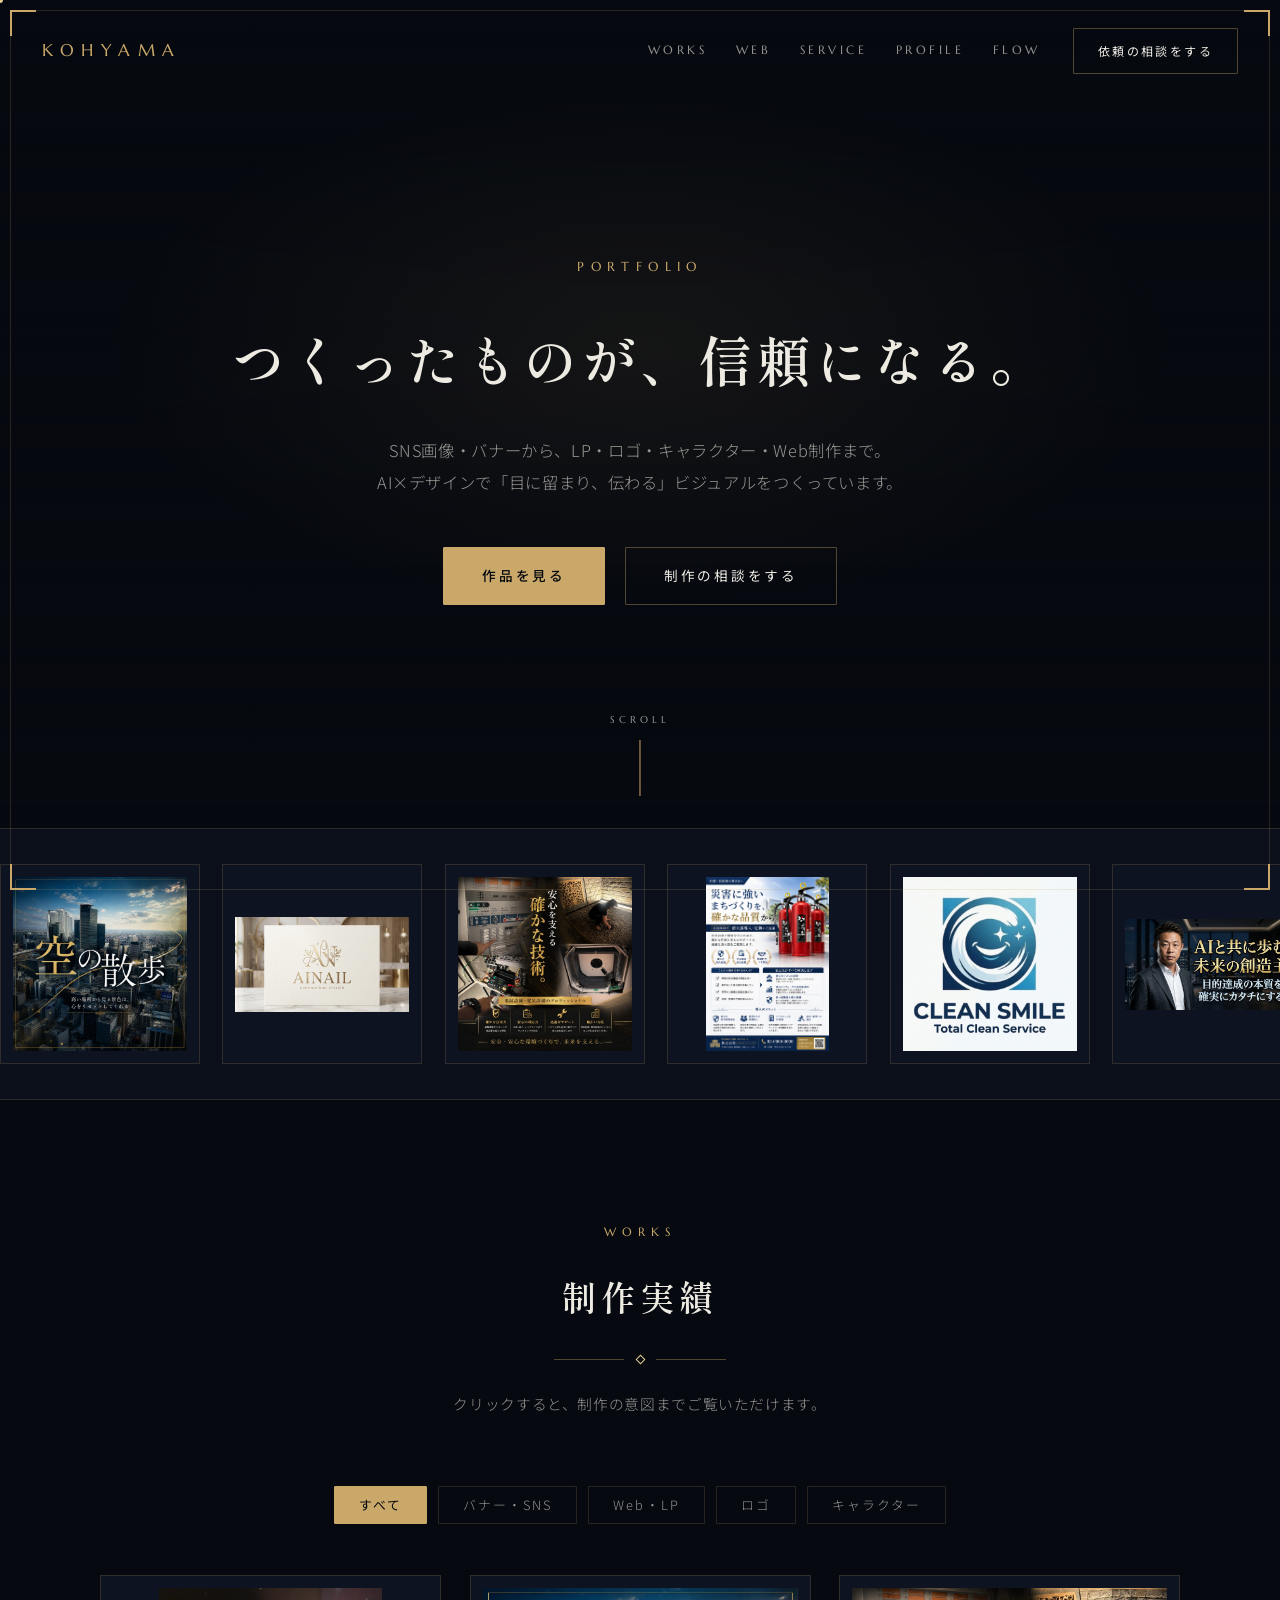
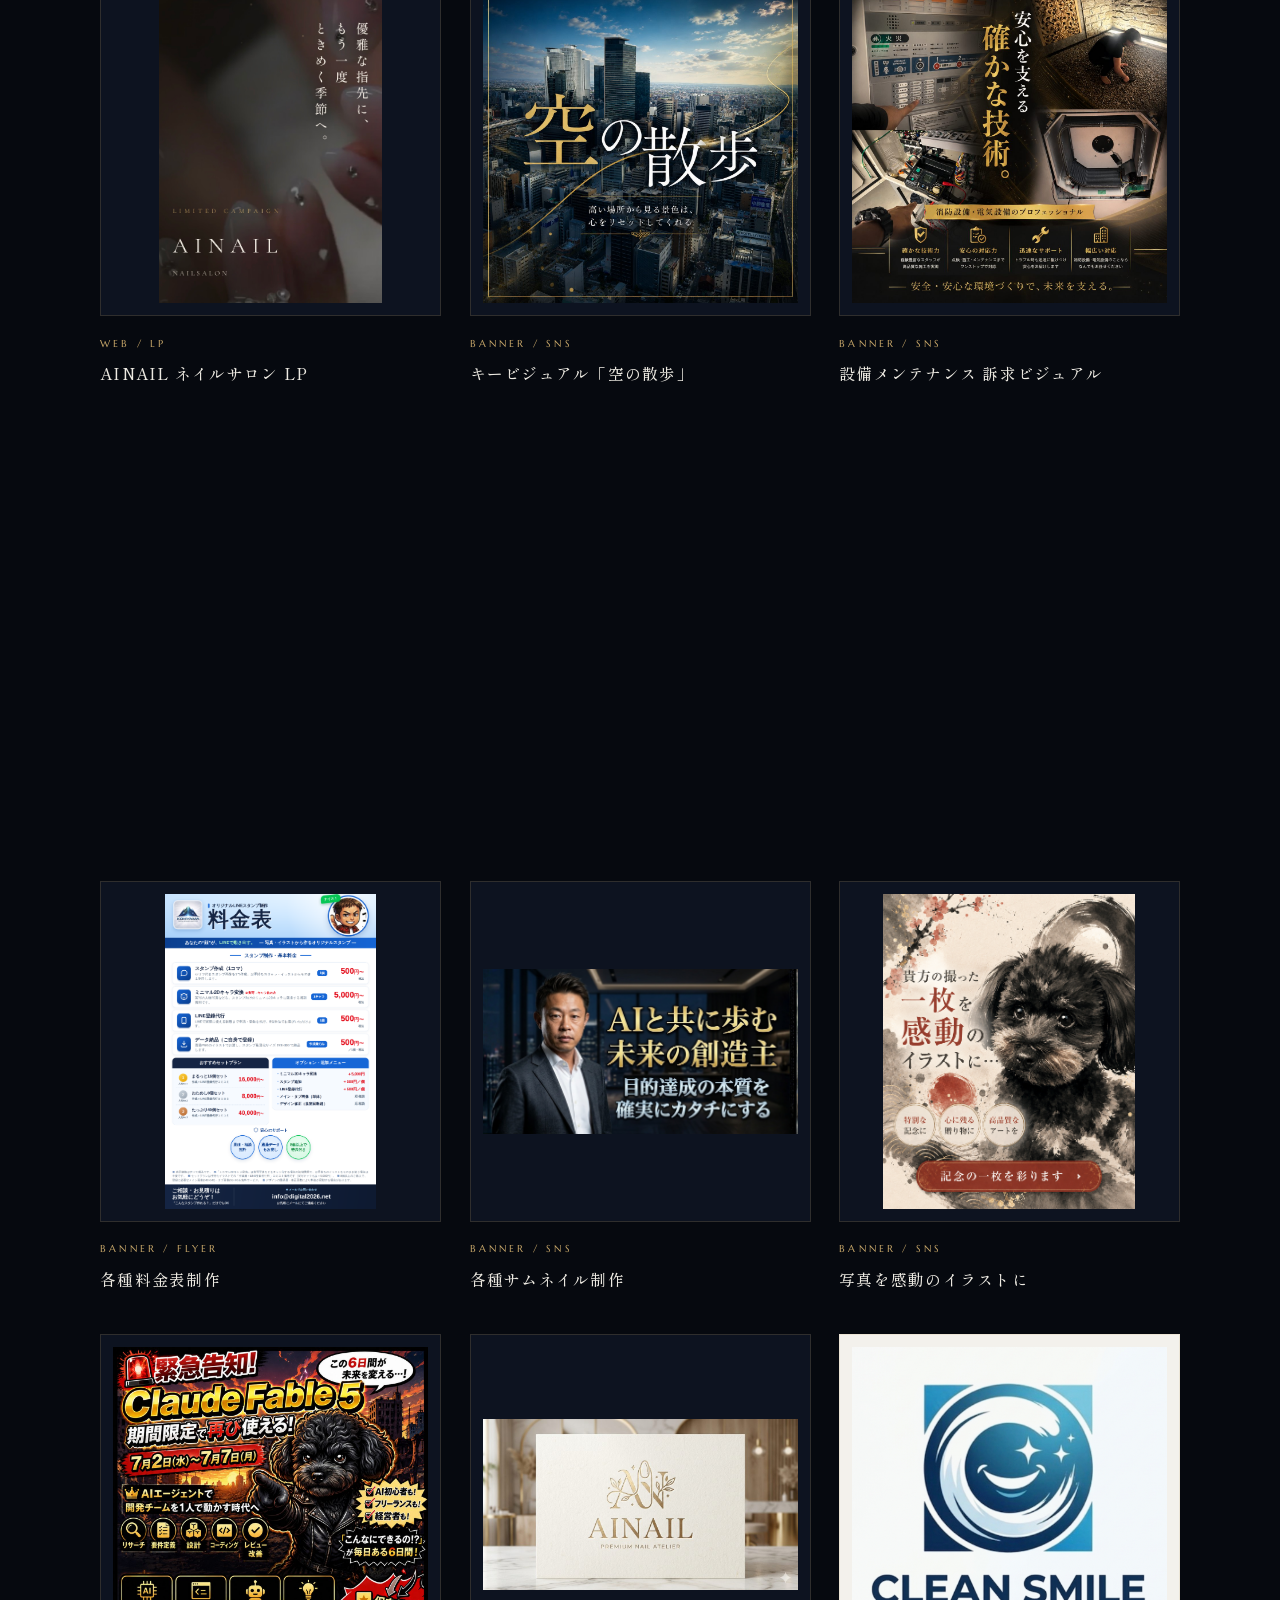
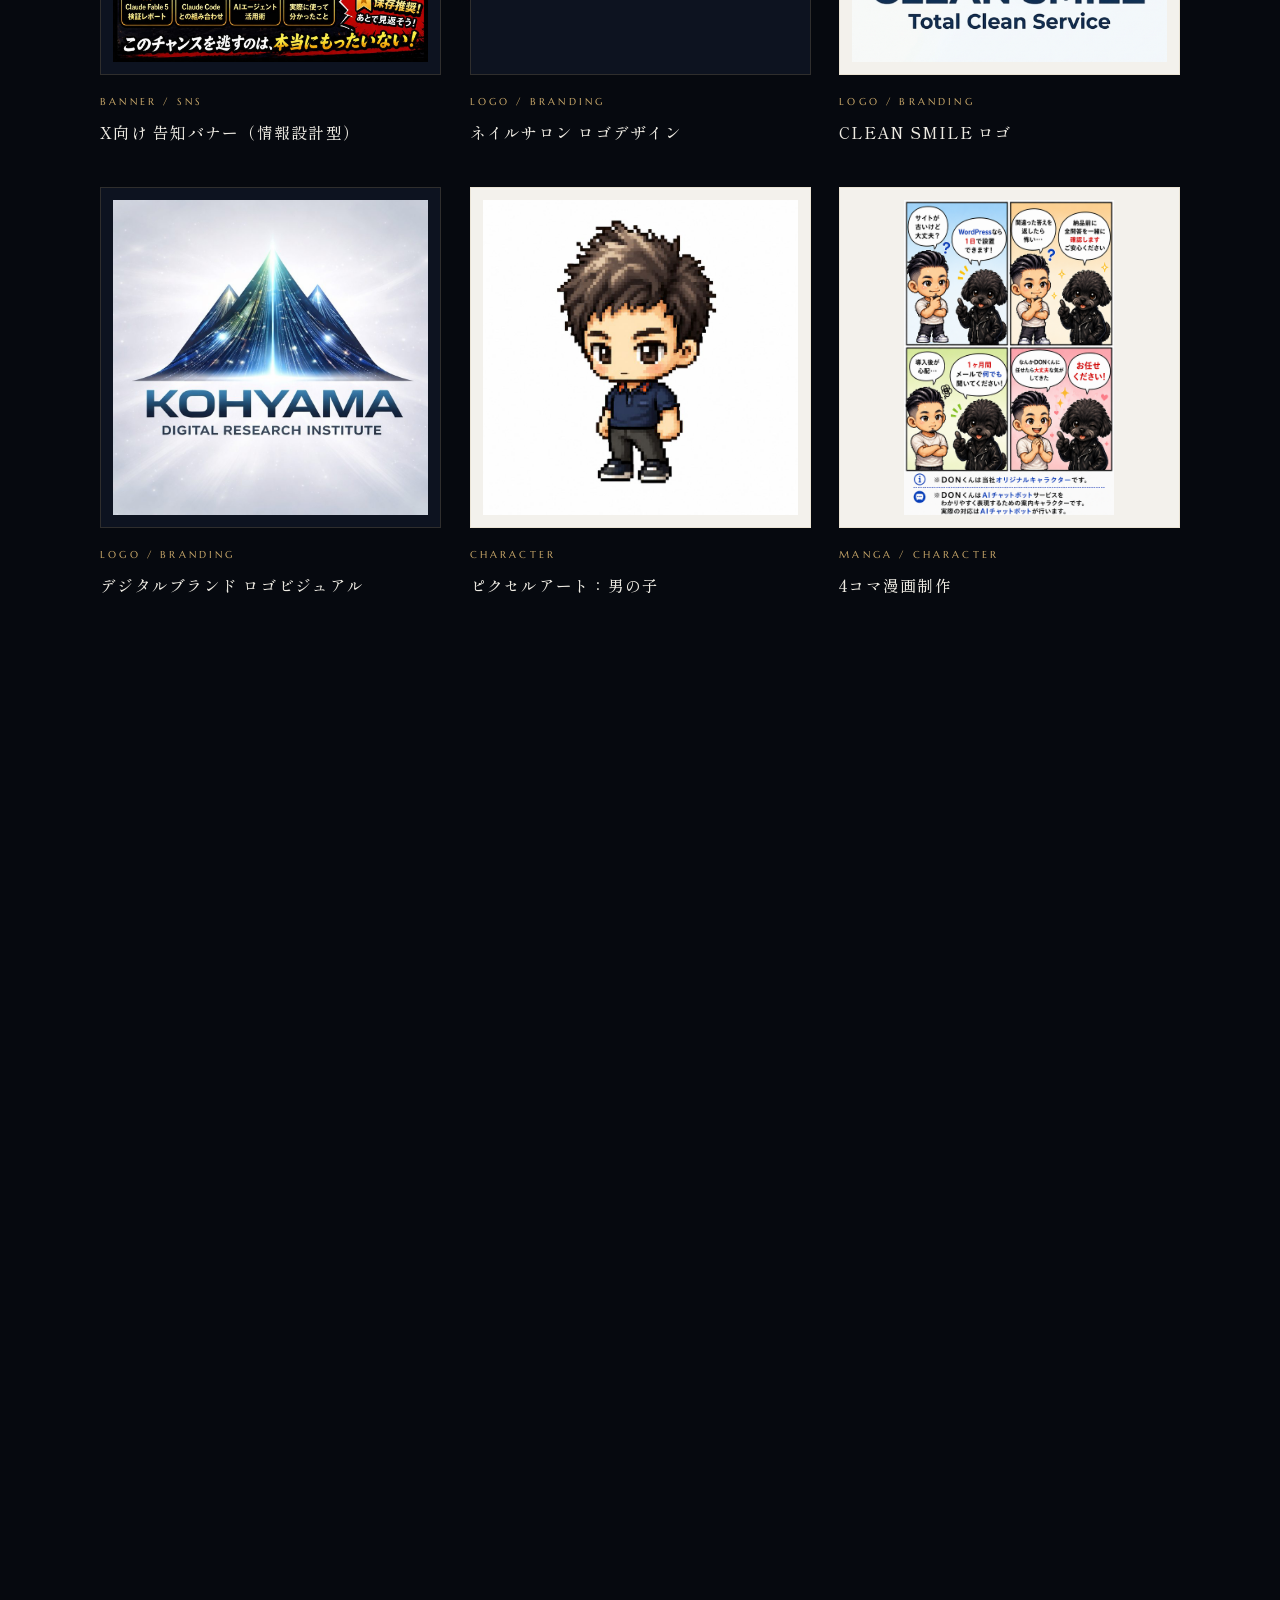
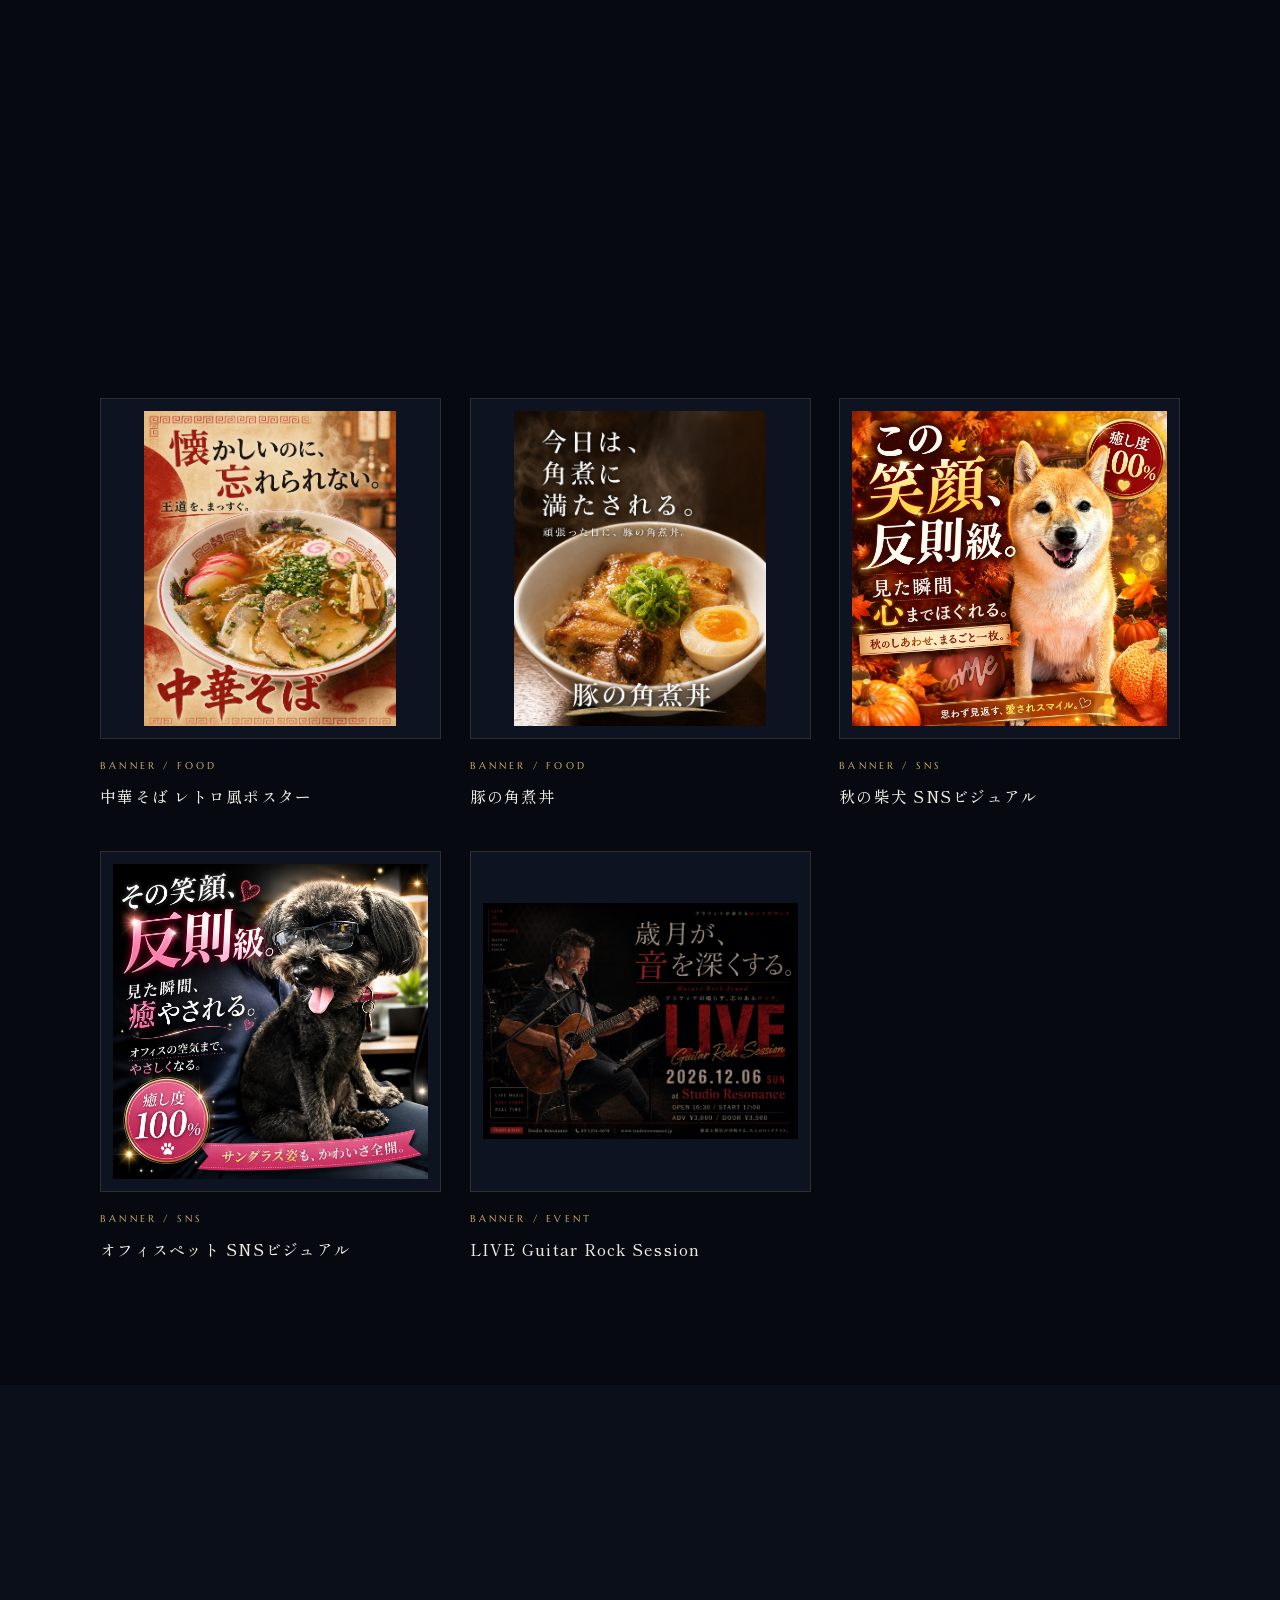
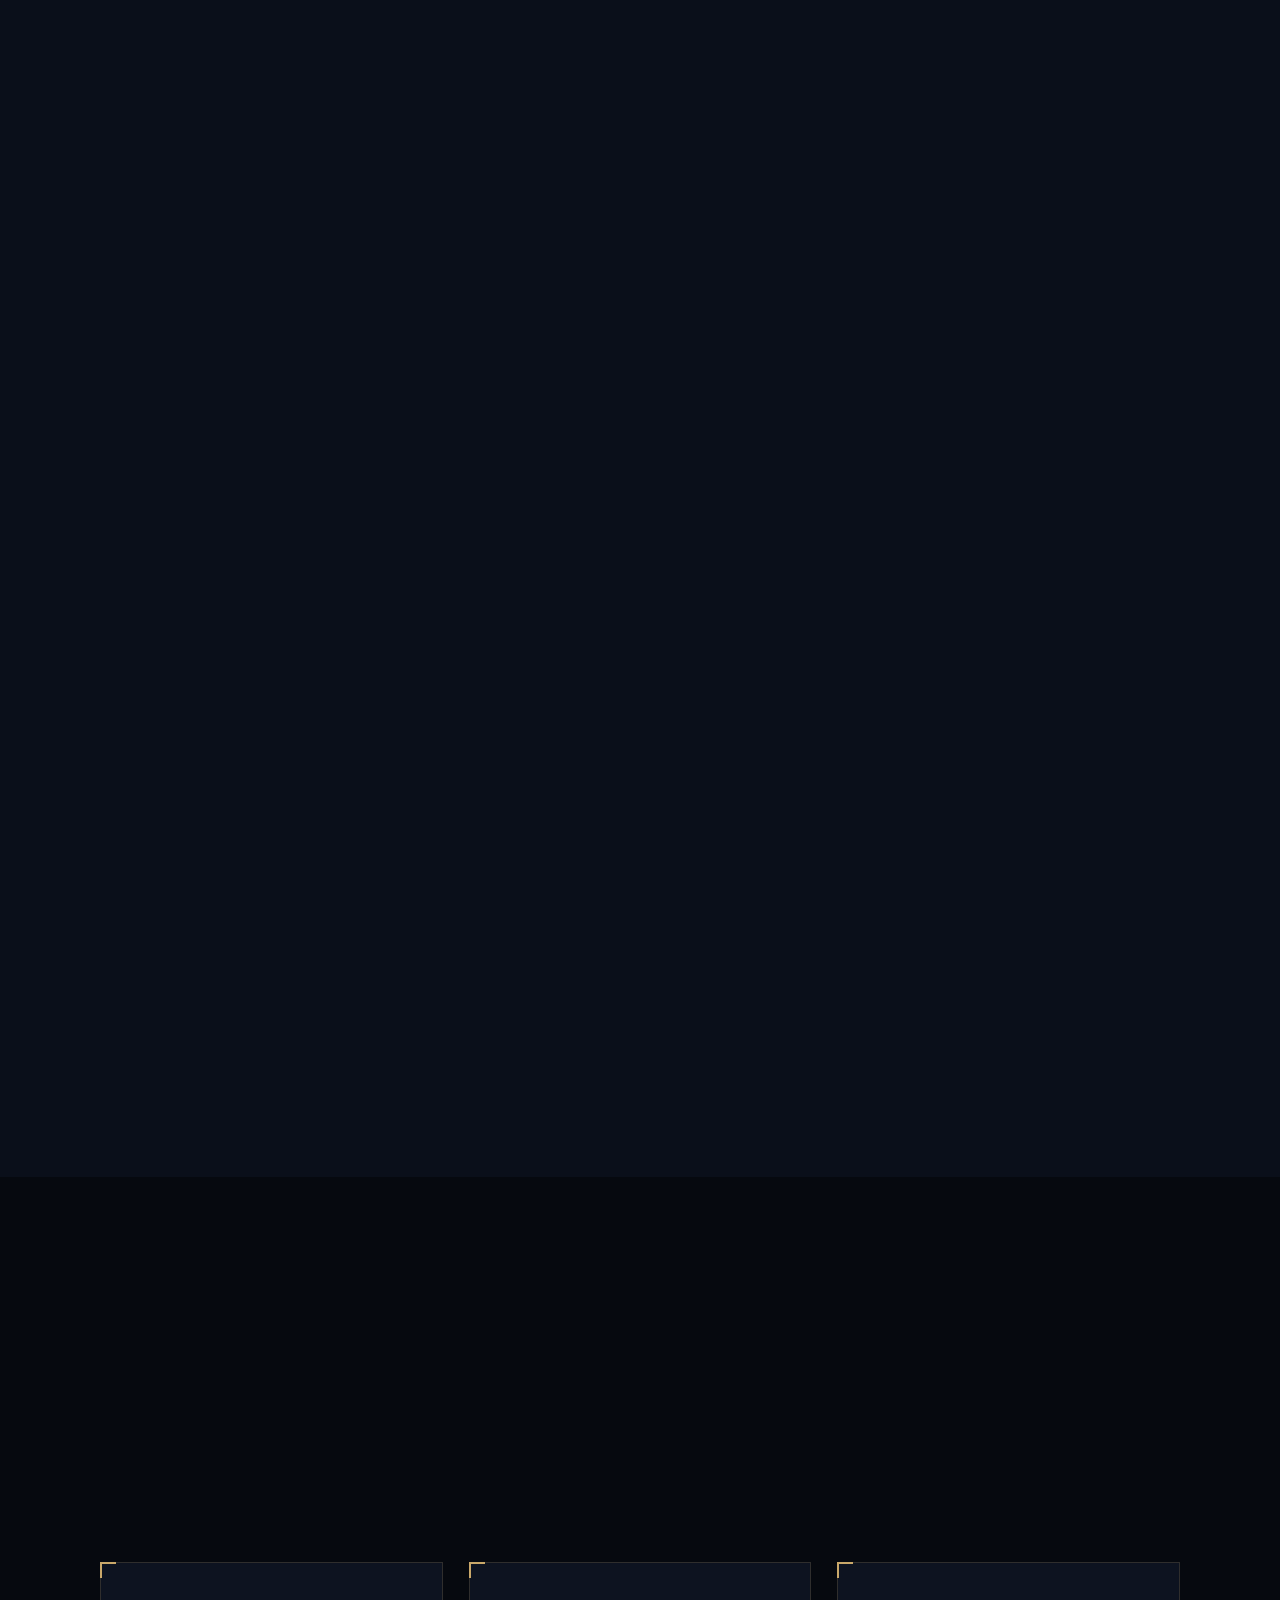
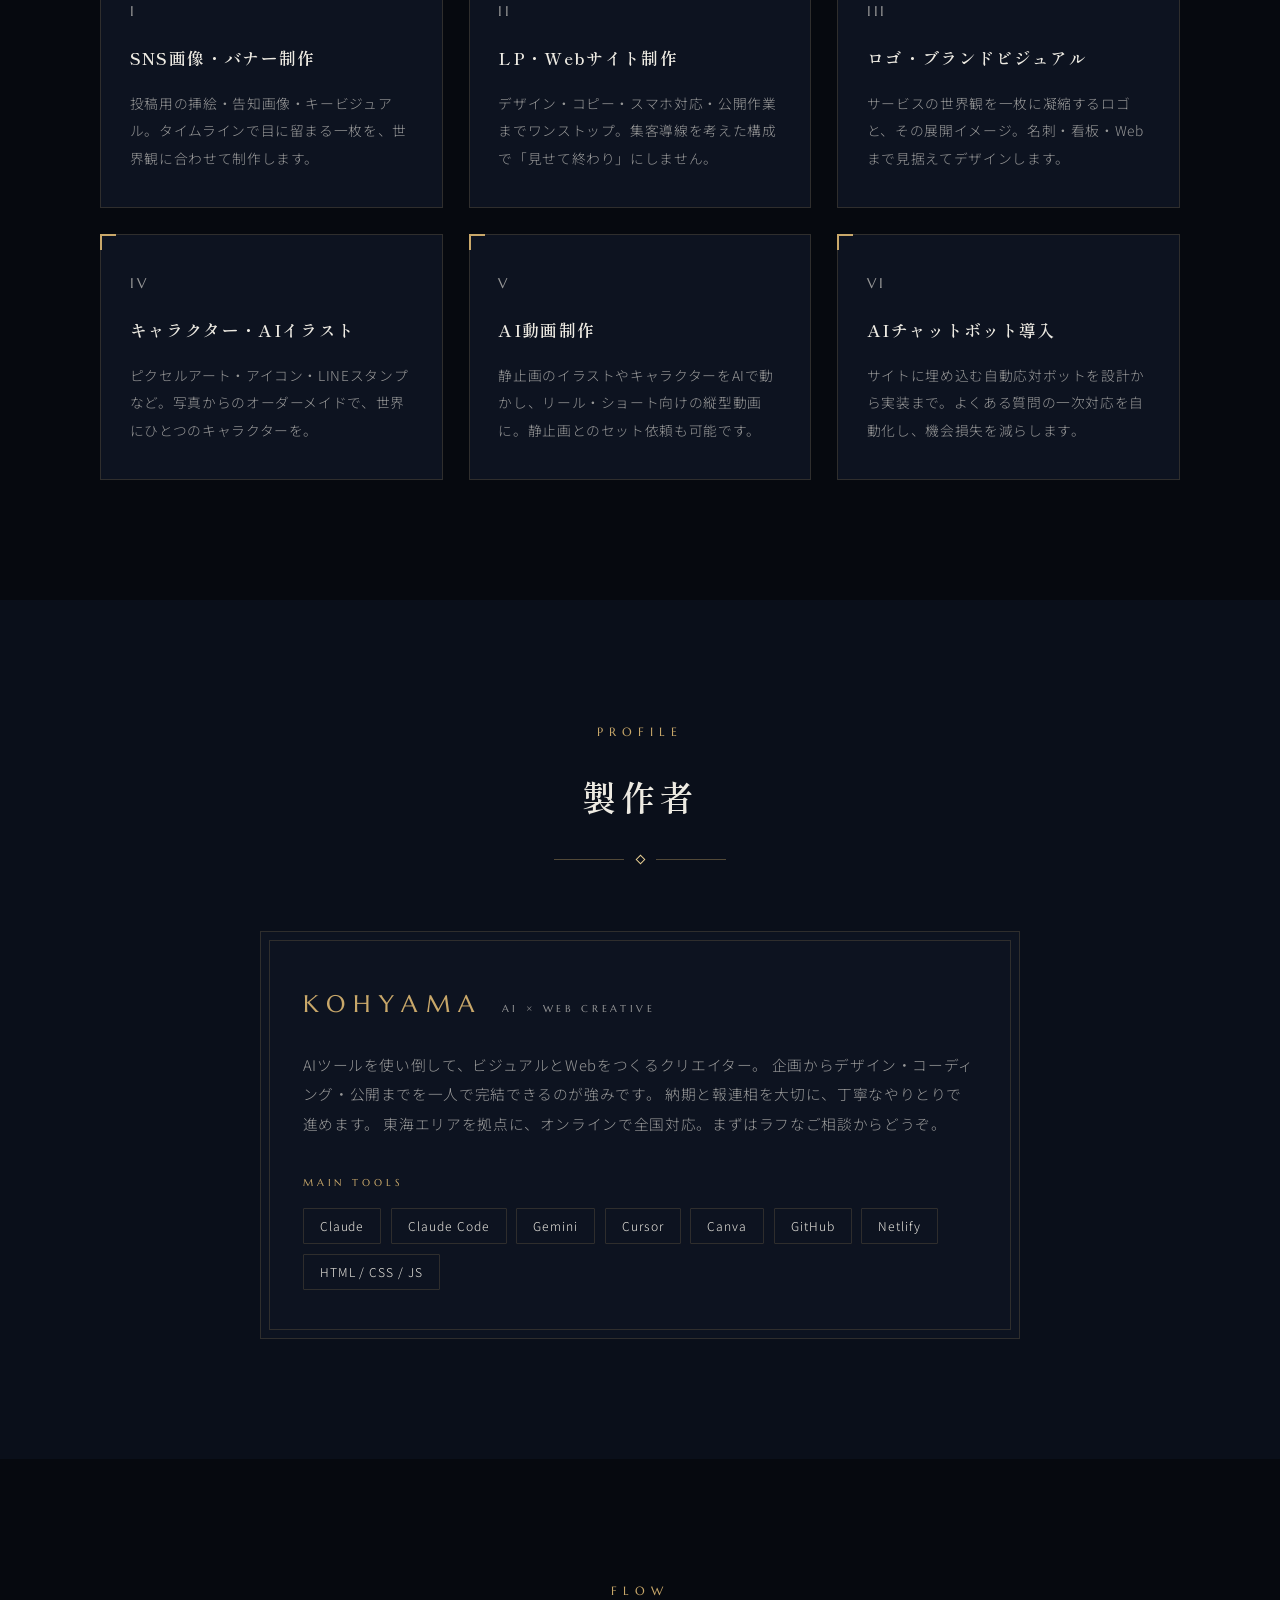
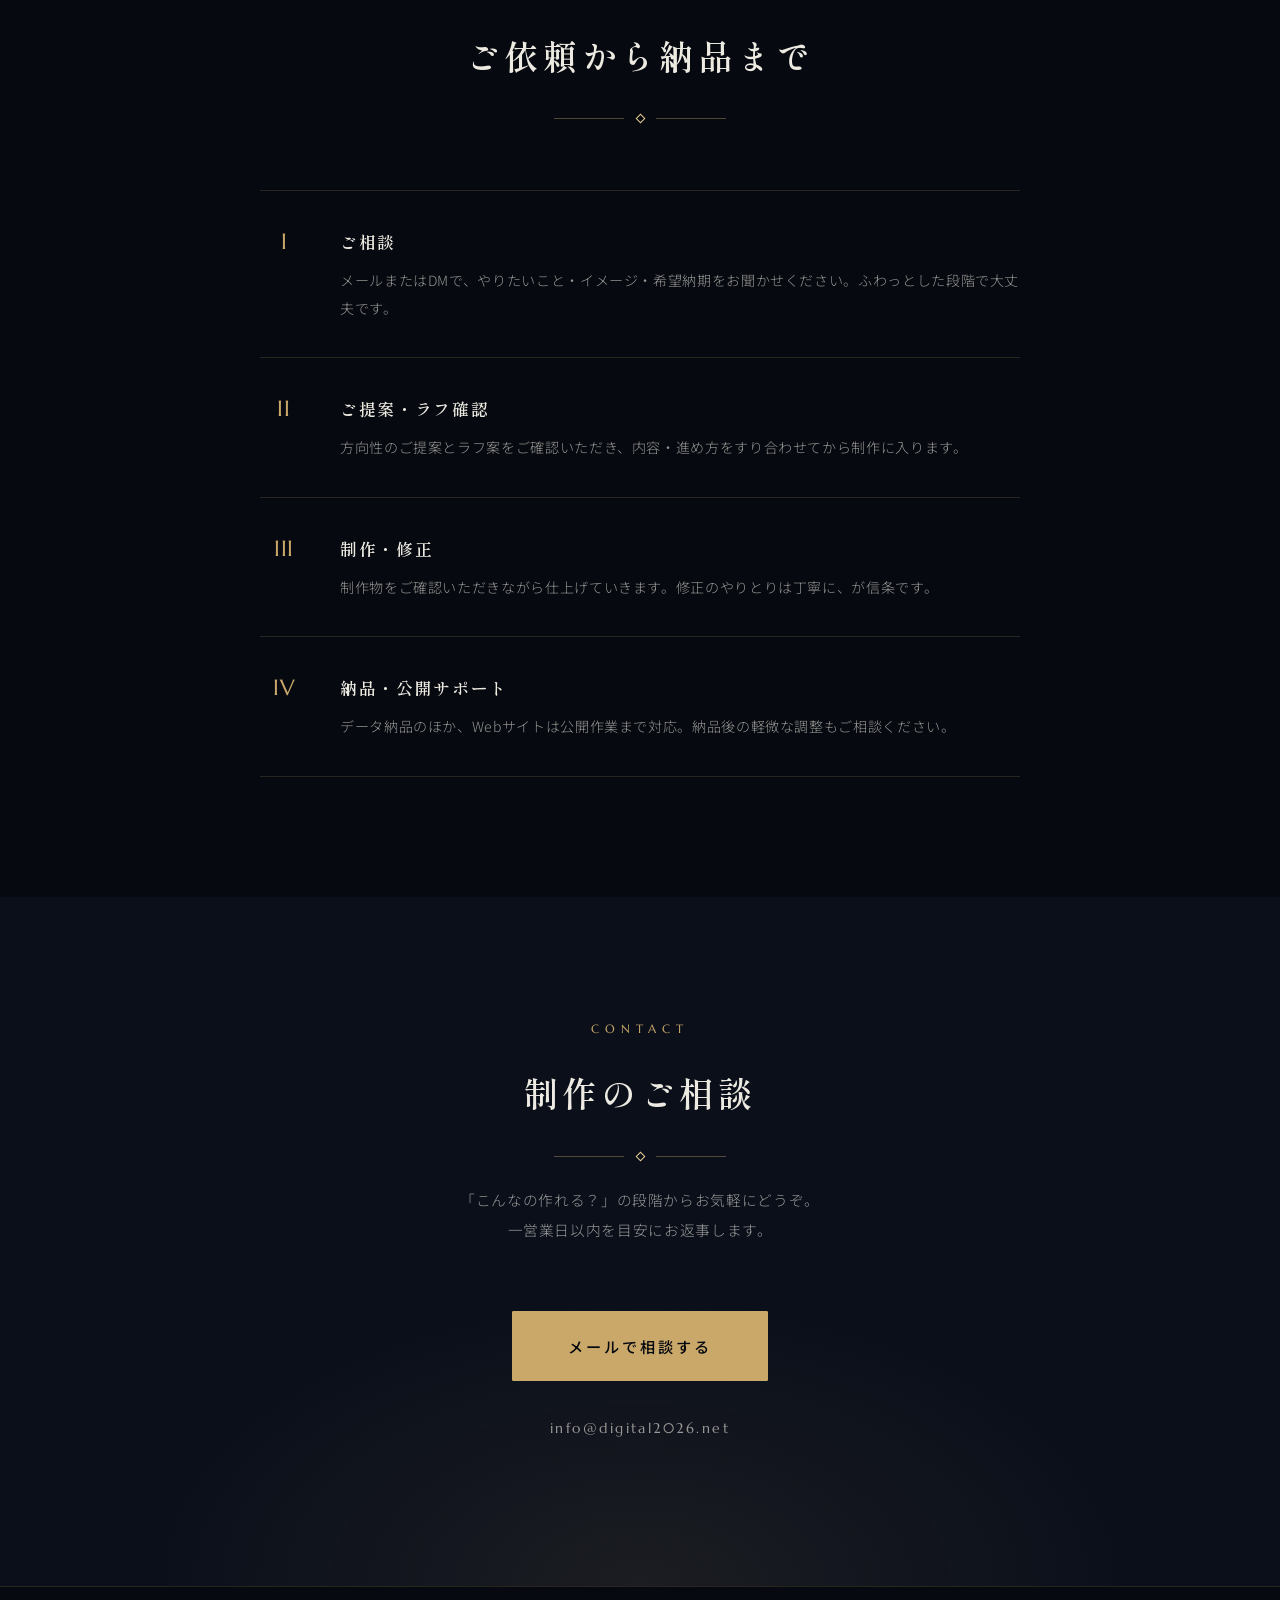
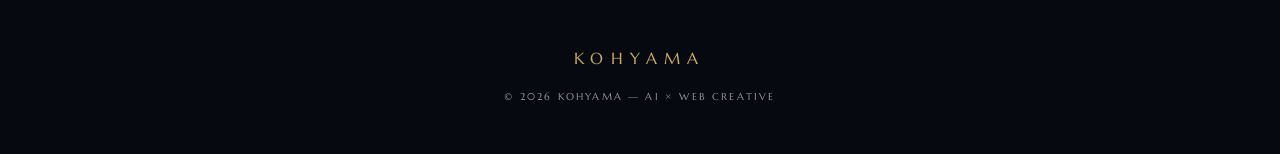
==== commit baa1e4ec: "feat(portfolio-flagship): 制作実績にLIVE Guitar Rock Sessionほか14点を追加 Co-authored-by: Cursor <cursoragent@" ====
--- a/portfolio-flagship/index.html
+++ b/portfolio-flagship/index.html
@@ -89,6 +89,7 @@
       <figure><img src="images/work-banner-solar-filter.png" alt="ソーラー濾過システム チラシ" loading="lazy"></figure>
       <figure><img src="images/work-sns-don.jpg" alt="X向けの情報告知バナー" loading="lazy"></figure>
       <figure><img src="images/work-pixel-boy.jpg" alt="男の子のピクセルアートキャラクター" loading="lazy"></figure>
+      <figure><img src="images/work-banner-guitar-live.png" alt="LIVE Guitar Rock Session 告知ポスター" loading="lazy"></figure>
     </div>
   </section>
 
@@ -231,6 +232,118 @@
           <div class="work-mat work-mat--light"><img src="images/work-manga-donkun.png" alt="AIチャットボット導入サービス説明用4コマ漫画" loading="lazy"></div>
           <p class="work-cat">MANGA / CHARACTER</p>
           <h3 class="work-title">4コマ漫画制作</h3>
+        </article>
+
+        <article class="work js-reveal" data-cat="banner"
+          data-title="DEMI DO スカルプシャンプー キービジュアル"
+          data-desc="ヘアケアブランド向けの商品キービジュアル。黄金色の液体スプラッシュとボトル・パッケージを組み合わせ、「洗うたび、気分まで整う。」のコピーで頭皮ケアの心地よさを訴求。高級感と清涼感を両立させたプロダクト広告です。">
+          <div class="work-mat"><img src="images/FFA8E750-7C9A-4F27-B57C-65111127BC0B.PNG" alt="DEMI DO スカルプシャンプー Type MS キービジュアル" loading="lazy"></div>
+          <p class="work-cat">BANNER / PRODUCT</p>
+          <h3 class="work-title">DEMI DO スカルプシャンプー</h3>
+        </article>
+
+        <article class="work js-reveal" data-cat="banner"
+          data-title="Claude AI TOOLS SPECIAL マガジン風ビジュアル"
+          data-desc="雑誌表紙を模したAIツール特集のキービジュアル。夜景の人物写真にピンク×ネイビーのタイポを重ね、「考える。まとめる。カタチにする。」というメッセージを構成。特集内容のチェックリストまで1枚に収め、保存・拡散されやすい情報設計にしています。">
+          <div class="work-mat"><img src="images/3E4ABA4B-ADA4-49B5-80C6-8DCAEF45C5E9.PNG" alt="Claude AI TOOLS SPECIAL マガジン風ビジュアル" loading="lazy"></div>
+          <p class="work-cat">BANNER / SNS</p>
+          <h3 class="work-title">Claude AI TOOLS SPECIAL</h3>
+        </article>
+
+        <article class="work js-reveal" data-cat="banner"
+          data-title="ソーラー濾過システム エイワン600 訴求ポスター"
+          data-desc="有限会社オールクリーン様向けの製品訴求ポスター。「水の課題に、太陽という答え。」を軸に、製品写真と水のグラフィックで清潔感を演出。法人・施設向けに環境配慮と実用性を同時に伝えるデザインです。">
+          <div class="work-mat"><img src="images/1C633AF4-5B99-4915-A2F7-77BF365380EE.PNG" alt="ソーラー濾過システム エイワン600 訴求ポスター" loading="lazy"></div>
+          <p class="work-cat">BANNER / FLYER</p>
+          <h3 class="work-title">ソーラー濾過システム エイワン600</h3>
+        </article>
+
+        <article class="work js-reveal" data-cat="character"
+          data-title="ピクセルアート：サングラス犬"
+          data-desc="黒トイプードルをモチーフにしたピクセルアートキャラクタービジュアル。ピンク×ブラックの高コントラストと「推し確定」バッジで、SNS映えとキャラクターの愛着を両立。アイコン・告知・グッズ展開を見据えたデザインです。">
+          <div class="work-mat"><img src="images/78911A4A-0454-402A-A0B3-6F26B292A2E8.PNG" alt="サングラス姿の黒トイプードル ピクセルアート" loading="lazy"></div>
+          <p class="work-cat">CHARACTER / SNS</p>
+          <h3 class="work-title">ピクセルアート：サングラス犬</h3>
+        </article>
+
+        <article class="work js-reveal" data-cat="banner"
+          data-title="生成AI活用セミナー 告知バナー"
+          data-desc="生成AI活用セミナーの募集用バナー。ライムイエローのアクセントで「未来を、創る」を強調し、日時・特典・申込CTAまで1枚に整理。初心者歓迎の空気感とビジネス向けの信頼感を両立させています。">
+          <div class="work-mat"><img src="images/5387CB57-F9B7-475C-BBC0-02129CB1A093.PNG" alt="生成AI活用セミナー 告知バナー" loading="lazy"></div>
+          <p class="work-cat">BANNER / EVENT</p>
+          <h3 class="work-title">生成AI活用セミナー 告知</h3>
+        </article>
+
+        <article class="work js-reveal" data-cat="banner"
+          data-title="やみつき中華そば フードバナー"
+          data-desc="飲食店向けの中華そば訴求バナー。湯気が立つ丼写真に金・赤の筆文字を重ね、「あっさりなのにコク深い」魅力を一枚で伝える構成。食欲を刺激するコントラストと視線誘導を意識したフード広告です。">
+          <div class="work-mat"><img src="images/86D495F0-3007-43CE-9318-7096F77EECF5.PNG" alt="やみつき中華そば フードバナー" loading="lazy"></div>
+          <p class="work-cat">BANNER / FOOD</p>
+          <h3 class="work-title">やみつき中華そば</h3>
+        </article>
+
+        <article class="work js-reveal" data-cat="banner"
+          data-title="カフェ朝食セット SNSビジュアル"
+          data-desc="カフェ向けの朝食プロモーションビジュアル。あんバタートーストとコーヒーの朝の情景に、「この朝が、最高。」のコピーを重ねたSNS向け一枚。温かみのある色調で、日常を少し特別に感じさせる世界観を表現しています。">
+          <div class="work-mat"><img src="images/E1FDC376-5657-45F3-8922-BF51C295C9CC.PNG" alt="カフェ朝食セット SNSビジュアル" loading="lazy"></div>
+          <p class="work-cat">BANNER / FOOD</p>
+          <h3 class="work-title">カフェ朝食セット</h3>
+        </article>
+
+        <article class="work js-reveal" data-cat="banner"
+          data-title="AIセミナー：Claude編 告知バナー"
+          data-desc="中小企業・個人事業主向けClaude活用セミナーの告知バナー。人物とキャラクター犬の写真に、日時・開催形式・申込CTAを明快に配置。親しみやすさと業務導入の実用性を両立させたイベント訴求です。">
+          <div class="work-mat"><img src="images/1D6B287D-892E-4E12-83A2-B1AAA607DD51.PNG" alt="AIセミナー Claude編 告知バナー" loading="lazy"></div>
+          <p class="work-cat">BANNER / EVENT</p>
+          <h3 class="work-title">AIセミナー：Claude編</h3>
+        </article>
+
+        <article class="work js-reveal" data-cat="banner"
+          data-title="ぶたや 塩豚バラ丼 メニュー訴求"
+          data-desc="飲食店「ぶたや」様向けの塩豚バラ丼メニュー訴求。「この満足を、900円で。」の価格訴求と湯気が立つ丼写真で、ボリューム感とコスパを同時に伝える一枚。店頭・SNS・メニュー表への展開を想定しています。">
+          <div class="work-mat"><img src="images/butaya-shio-buta-bara-don-ad-4x5.PNG" alt="ぶたや 塩豚バラ丼 メニュー訴求" loading="lazy"></div>
+          <p class="work-cat">BANNER / FOOD</p>
+          <h3 class="work-title">ぶたや 塩豚バラ丼</h3>
+        </article>
+
+        <article class="work js-reveal" data-cat="banner"
+          data-title="中華そば レトロ風ポスター"
+          data-desc="昭和の暖簾や看板を思わせるレトロ調の中華そばポスター。「懐かしいのに、忘れられない。」を軸に、和紙質感の背景と赤の雷文で王道の味を表現。老舗感と食欲を両立させた飲食向けビジュアルです。">
+          <div class="work-mat"><img src="images/chuka-soba-ad-4x5.PNG" alt="中華そば レトロ風ポスター" loading="lazy"></div>
+          <p class="work-cat">BANNER / FOOD</p>
+          <h3 class="work-title">中華そば レトロ風ポスター</h3>
+        </article>
+
+        <article class="work js-reveal" data-cat="banner"
+          data-title="豚の角煮丼 フードビジュアル"
+          data-desc="豚の角煮丼のメニュー訴求ビジュアル。とろける角煮・味玉・ねぎの質感を際立たせ、「頑張った日に」のコピーで感情に寄り添う一枚。落ち着いた明朝タイポで、上品さと安心感を演出しています。">
+          <div class="work-mat"><img src="images/buta-kakuni-don-ad-4x5.PNG" alt="豚の角煮丼 フードビジュアル" loading="lazy"></div>
+          <p class="work-cat">BANNER / FOOD</p>
+          <h3 class="work-title">豚の角煮丼</h3>
+        </article>
+
+        <article class="work js-reveal" data-cat="banner"
+          data-title="秋の柴犬 SNSビジュアル"
+          data-desc="ペット・季節訴求向けのSNSビジュアル。紅葉とカボチャを背景に柴犬の笑顔を主役にし、「この笑顔、反則級。」のコピーで視線を獲得。癒し系コンテンツとしてタイムラインで止まる一枚に仕上げています。">
+          <div class="work-mat"><img src="images/88D30C5D-7520-4415-8CD4-AC1692867970.PNG" alt="秋の柴犬 SNSビジュアル" loading="lazy"></div>
+          <p class="work-cat">BANNER / SNS</p>
+          <h3 class="work-title">秋の柴犬 SNSビジュアル</h3>
+        </article>
+
+        <article class="work js-reveal" data-cat="banner"
+          data-title="オフィスペット SNSビジュアル"
+          data-desc="サングラス姿の黒犬を主役にしたオフィス向け癒し系ビジュアル。「見た瞬間、癒やされる。」を軸に、ピンクのタイポとスパークルで親しみやすさを演出。SNS投稿・プロフィール・告知素材として使える一枚です。">
+          <div class="work-mat"><img src="images/F44D5BF0-5534-4E6C-B76B-872C62B2A02E.PNG" alt="オフィスペット SNSビジュアル" loading="lazy"></div>
+          <p class="work-cat">BANNER / SNS</p>
+          <h3 class="work-title">オフィスペット SNSビジュアル</h3>
+        </article>
+
+        <article class="work js-reveal" data-cat="banner"
+          data-title="LIVE Guitar Rock Session 告知ポスター"
+          data-desc="アラフィフ向けライブ告知ポスター。「歳月が、音を深くする。」を軸に、黒×赤×金の成熟したロック世界観で、日時・会場・料金まで1枚に設計。ライブ写真とタイポのコントラストで、大人のロックナイトの空気感を伝えています。">
+          <div class="work-mat"><img src="images/work-banner-guitar-live.png" alt="LIVE Guitar Rock Session 告知ポスター" loading="lazy"></div>
+          <p class="work-cat">BANNER / EVENT</p>
+          <h3 class="work-title">LIVE Guitar Rock Session</h3>
         </article>
 
       </div>
@@ -288,7 +401,7 @@
 
       <!-- 実績カウント（ページ掲載内容の実数のみ） -->
       <div class="stats js-reveal" aria-label="実績サマリー">
-        <div class="stat"><p class="stat-v"><span class="cnt" data-count="15">0</span></p><p class="stat-l">掲載作品</p></div>
+        <div class="stat"><p class="stat-v"><span class="cnt" data-count="29">0</span></p><p class="stat-l">掲載作品</p></div>
         <div class="stat"><p class="stat-v"><span class="cnt" data-count="3">0</span></p><p class="stat-l">公開中のサイト</p></div>
         <div class="stat"><p class="stat-v"><span class="cnt" data-count="6">0</span></p><p class="stat-l">対応領域</p></div>
       </div>
